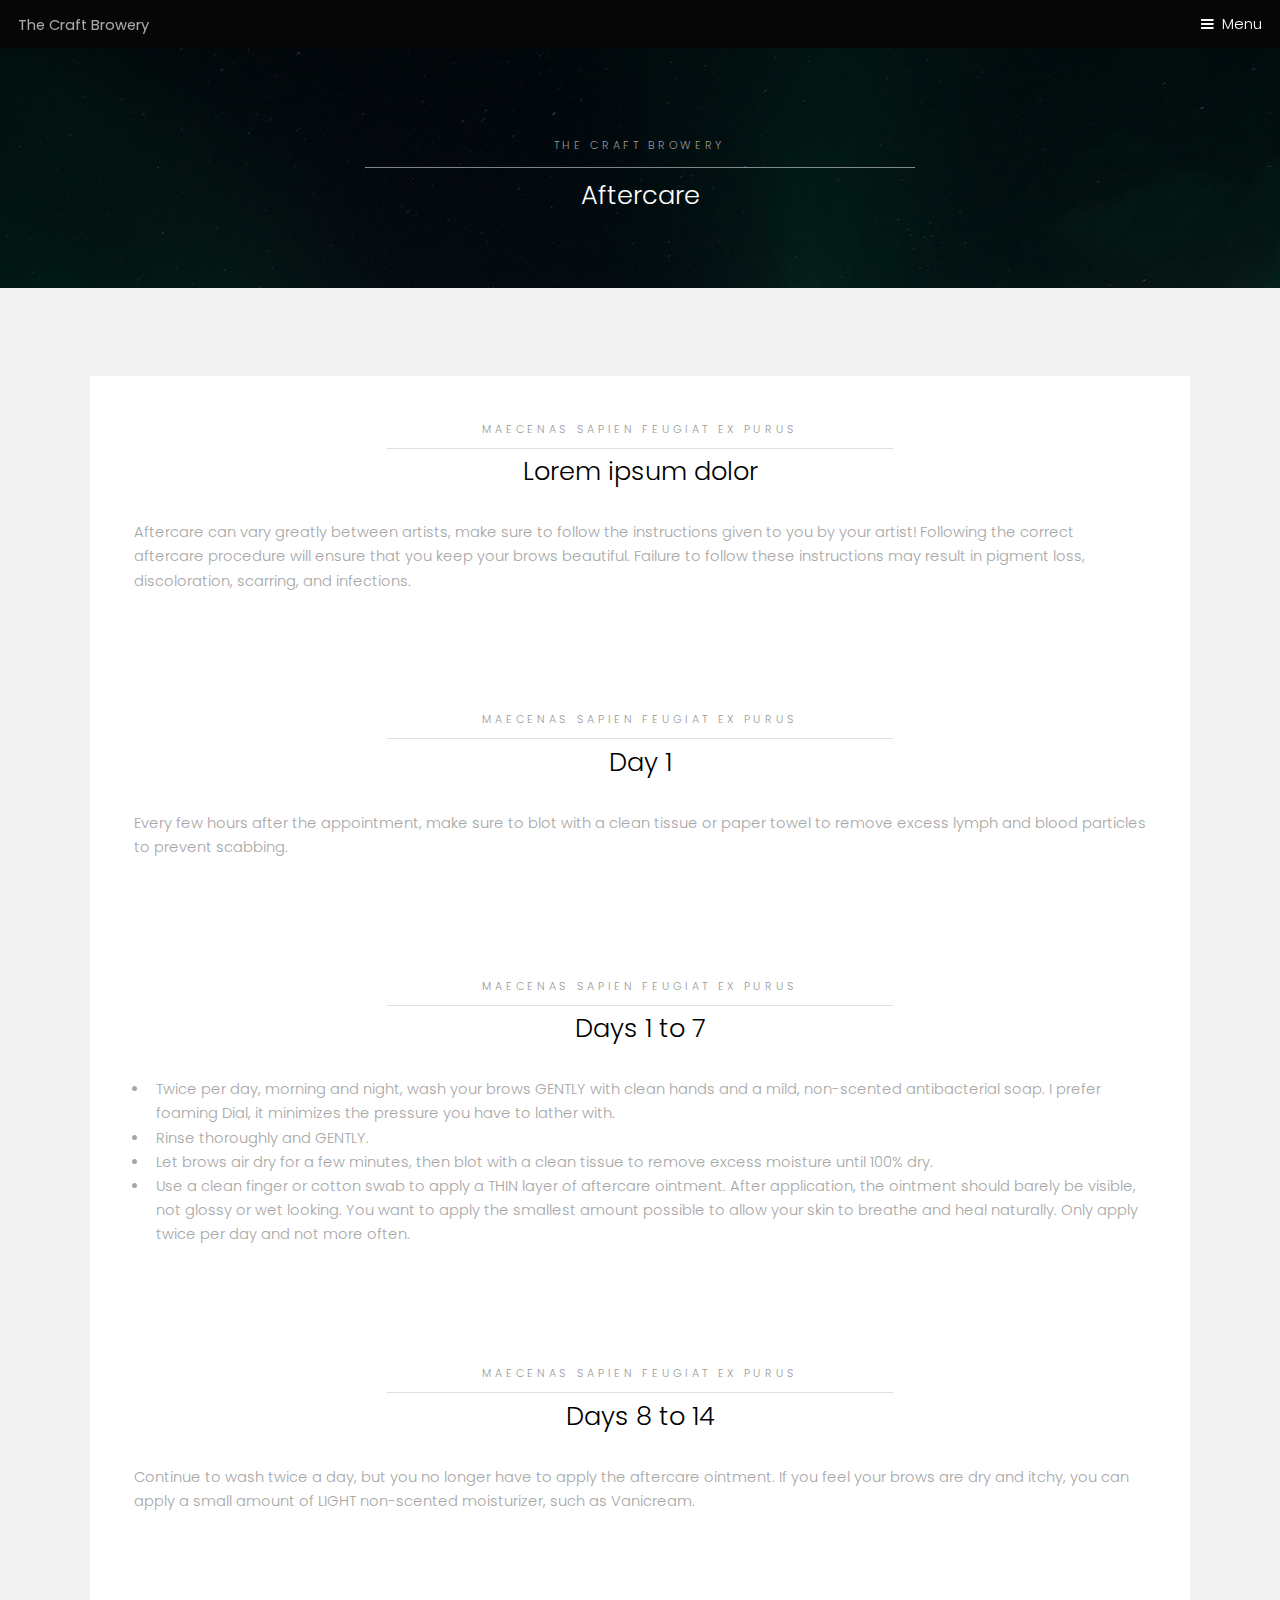
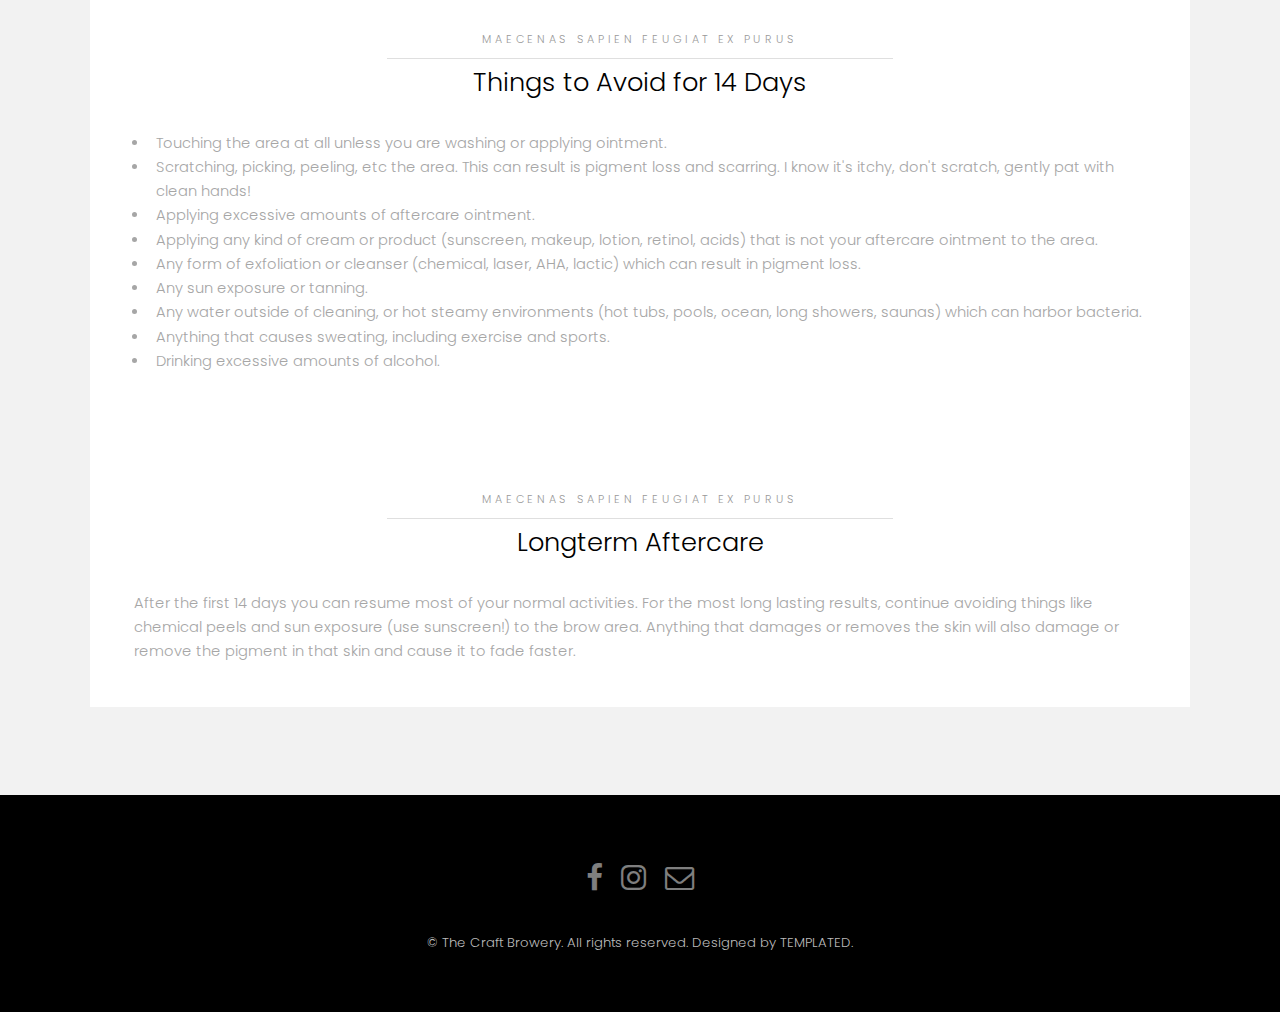
==== aftercare.html @ ef8c1431 "add aftercare" ====
<!DOCTYPE HTML>
<!--
	Hielo by TEMPLATED
	templated.co @templatedco
	Released for free under the Creative Commons Attribution 3.0 license (templated.co/license)
-->
<html>
<head>
    <title>The Craft Browery</title>
    <meta charset="utf-8" />
    <meta name="viewport" content="width=device-width, initial-scale=1" />
    <link rel="stylesheet" href="assets/css/main.css" />
</head>
<body class="subpage">

<!-- Header -->
<header id="header">
    <div class="logo"><a href="index.html"><span>The Craft Browery</span></a></div>
    <a href="#menu">Menu</a>
</header>

<!-- Nav -->
<nav id="menu">
    <ul class="links">
        <li><a href="index.html">Home</a></li>
        <li><a href="services.html">Services</a></li>
        <li><a href="process.html">The Process</a></li>
        <li><a href="aftercare.html">Aftercare</a></li>
        <li><a href="faq.html">FAQs</a></li>
    </ul>
</nav>

<!-- One -->
<section id="One" class="wrapper style3">
    <div class="inner">
        <header class="align-center">
            <p>The Craft Browery</p>
            <h2>Aftercare</h2>
        </header>
    </div>
</section>

<!-- Two -->
<section id="two" class="wrapper style2">
    <div class="inner">
        <div class="box">
            <div class="content">
                <header class="align-center">
                    <p>maecenas sapien feugiat ex purus</p>
                    <h2>Lorem ipsum dolor</h2>
                </header>
                <p>
                    Aftercare can vary greatly between artists, make sure to follow the instructions given to you by your artist! Following
                    the correct aftercare procedure will ensure that you keep your brows beautiful. Failure to follow these instructions may
                    result in pigment loss, discoloration, scarring, and infections.
                </p>
            </div>
            <div class="content">
                <header class="align-center">
                    <p>maecenas sapien feugiat ex purus</p>
                    <h2>Day 1</h2>
                </header>
                <p>
                    Every few hours after the appointment, make sure to blot with a clean tissue or paper towel to remove
                    excess lymph and blood particles to prevent scabbing.
                </p>
            </div>
            <div class="content">
                <header class="align-center">
                    <p>maecenas sapien feugiat ex purus</p>
                    <h2>Days 1 to 7</h2>
                </header>
                <ul>
                    <li>
                        Twice per day, morning and night, wash your brows GENTLY with clean hands and a mild, non-scented antibacterial soap.
                        I prefer foaming Dial, it minimizes the pressure you have to lather with.
                    </li>
                    <li>
                        Rinse thoroughly and GENTLY.
                    </li>
                    <li>
                        Let brows air dry for a few minutes, then blot with a clean tissue to remove excess moisture until 100% dry.
                    </li>
                    <li>
                        Use a clean finger or cotton swab to apply a THIN layer of aftercare ointment. After application, the ointment
                        should barely be visible, not glossy or wet looking. You want to apply the smallest amount possible to allow your
                        skin to breathe and heal naturally. Only apply twice per day and not more often.
                    </li>
                </ul>
            </div>
            <div class="content">
                <header class="align-center">
                    <p>maecenas sapien feugiat ex purus</p>
                    <h2>Days 8 to 14</h2>
                </header>
                <p>
                    Continue to wash twice a day, but you no longer have to apply the aftercare ointment. If you feel your
                    brows are dry and itchy, you can apply a small amount of LIGHT non-scented moisturizer, such as Vanicream.
                </p>
            </div>
            <div class="content">
                <header class="align-center">
                    <p>maecenas sapien feugiat ex purus</p>
                    <h2>Things to Avoid for 14 Days</h2>
                </header>
                <ul>
                    <li>
                        Touching the area at all unless you are washing or applying ointment.
                    </li>
                    <li>
                        Scratching, picking, peeling, etc the area. This can result is pigment loss and scarring.
                        I know it's itchy, don't scratch, gently pat with clean hands!
                    </li>
                    <li>
                        Applying excessive amounts of aftercare ointment.
                    </li>
                    <li>
                        Applying any kind of cream or product (sunscreen, makeup, lotion, retinol, acids) that is not your aftercare ointment to the area.
                    </li>
                    <li>
                        Any form of exfoliation or cleanser (chemical, laser, AHA, lactic) which can result in pigment loss.
                    </li>
                    <li>
                        Any sun exposure or tanning.
                    </li>
                    <li>
                        Any water outside of cleaning, or hot steamy environments (hot tubs, pools, ocean, long showers, saunas) which can harbor bacteria.
                    </li>
                    <li>
                        Anything that causes sweating, including exercise and sports.
                    </li>
                    <li>
                        Drinking excessive amounts of alcohol.
                    </li>
                </ul>
            </div>
            <div class="content">
                <header class="align-center">
                    <p>maecenas sapien feugiat ex purus</p>
                    <h2>Longterm Aftercare</h2>
                </header>
                <p>
                    After the first 14 days you can resume most of your normal activities. For the most long lasting results,
                    continue avoiding things like chemical peels and sun exposure (use sunscreen!) to the brow area. Anything that damages
                    or removes the skin will also damage or remove the pigment in that skin and cause it to fade faster.
                </p>
            </div>
        </div>
    </div>
</section>

<!-- Footer -->
<footer id="footer">
    <div class="container">
        <ul class="icons">
            <li><a href="https://facebook.com/thecraftbrowery" class="icon fa-facebook"><span class="label">Facebook</span></a></li>
            <li><a href="http://instagram.com/_u/thecraftbrowery/" class="icon fa-instagram"><span class="label">Instagram</span></a></li>
            <li><a href="mailto:thecraftbrowery@gmail.com" class="icon fa-envelope-o"><span class="label">Email</span></a></li>
        </ul>
    </div>
    <div class="copyright">
        &copy; The Craft Browery. All rights reserved. Designed by TEMPLATED.
    </div>
</footer>

<!-- Scripts -->
<script src="assets/js/jquery.min.js"></script>
<script src="assets/js/jquery.scrollex.min.js"></script>
<script src="assets/js/skel.min.js"></script>
<script src="assets/js/util.js"></script>
<script src="assets/js/main.js"></script>

</body>
</html>
---- assets/css/main.css ----
@charset "UTF-8";
@import url(font-awesome.min.css);
@import url("https://fonts.googleapis.com/css?family=Poppins:300,400,500,600,700");

/*
	Hielo by TEMPLATED
	templated.co @templatedco
	Released for free under the Creative Commons Attribution 3.0 license (templated.co/license)
*/

/* Reset */

	html, body, div, span, applet, object, iframe, h1, h2, h3, h4, h5, h6, p, blockquote, pre, a, abbr, acronym, address, big, cite, code, del, dfn, em, img, ins, kbd, q, s, samp, small, strike, strong, sub, sup, tt, var, b, u, i, center, dl, dt, dd, ol, ul, li, fieldset, form, label, legend, table, caption, tbody, tfoot, thead, tr, th, td, article, aside, canvas, details, embed, figure, figcaption, footer, header, hgroup, menu, nav, output, ruby, section, summary, time, mark, audio, video {
		margin: 0;
		padding: 0;
		border: 0;
		font-size: 100%;
		font: inherit;
		vertical-align: baseline;
	}

	article, aside, details, figcaption, figure, footer, header, hgroup, menu, nav, section {
		display: block;
	}

	body {
		line-height: 1;
	}

	ol, ul {
		list-style: none;
	}

	blockquote, q {
		quotes: none;
	}

	blockquote:before, blockquote:after, q:before, q:after {
		content: '';
		content: none;
	}

	table {
		border-collapse: collapse;
		border-spacing: 0;
	}

	body {
		-webkit-text-size-adjust: none;
	}

/* Box Model */

	*, *:before, *:after {
		-moz-box-sizing: border-box;
		-webkit-box-sizing: border-box;
		box-sizing: border-box;
	}

/* Containers */

	.container {
		margin-left: auto;
		margin-right: auto;
	}

	.container.\31 25\25 {
		width: 100%;
		max-width: 100rem;
		min-width: 80rem;
	}

	.container.\37 5\25 {
		width: 60rem;
	}

	.container.\35 0\25 {
		width: 40rem;
	}

	.container.\32 5\25 {
		width: 20rem;
	}

	.container {
		width: 80rem;
	}

	@media screen and (max-width: 1680px) {

		.container.\31 25\25 {
			width: 100%;
			max-width: 100rem;
			min-width: 80rem;
		}

		.container.\37 5\25 {
			width: 60rem;
		}

		.container.\35 0\25 {
			width: 40rem;
		}

		.container.\32 5\25 {
			width: 20rem;
		}

		.container {
			width: 80rem;
		}

	}

	@media screen and (max-width: 1280px) {

		.container.\31 25\25 {
			width: 100%;
			max-width: 81.25rem;
			min-width: 65rem;
		}

		.container.\37 5\25 {
			width: 48.75rem;
		}

		.container.\35 0\25 {
			width: 32.5rem;
		}

		.container.\32 5\25 {
			width: 16.25rem;
		}

		.container {
			width: 65rem;
		}

	}

	@media screen and (max-width: 980px) {

		.container.\31 25\25 {
			width: 100%;
			max-width: 112.5%;
			min-width: 90%;
		}

		.container.\37 5\25 {
			width: 67.5%;
		}

		.container.\35 0\25 {
			width: 45%;
		}

		.container.\32 5\25 {
			width: 22.5%;
		}

		.container {
			width: 90%;
		}

	}

	@media screen and (max-width: 736px) {

		.container.\31 25\25 {
			width: 100%;
			max-width: 112.5%;
			min-width: 90%;
		}

		.container.\37 5\25 {
			width: 67.5%;
		}

		.container.\35 0\25 {
			width: 45%;
		}

		.container.\32 5\25 {
			width: 22.5%;
		}

		.container {
			width: 90% !important;
		}

	}

	@media screen and (max-width: 480px) {

		.container.\31 25\25 {
			width: 100%;
			max-width: 112.5%;
			min-width: 90%;
		}

		.container.\37 5\25 {
			width: 67.5%;
		}

		.container.\35 0\25 {
			width: 45%;
		}

		.container.\32 5\25 {
			width: 22.5%;
		}

		.container {
			width: 90% !important;
		}

	}

/* Grid */

	.row {
		border-bottom: solid 1px transparent;
		-moz-box-sizing: border-box;
		-webkit-box-sizing: border-box;
		box-sizing: border-box;
	}

	.row > * {
		float: left;
		-moz-box-sizing: border-box;
		-webkit-box-sizing: border-box;
		box-sizing: border-box;
	}

	.row:after, .row:before {
		content: '';
		display: block;
		clear: both;
		height: 0;
	}

	.row.uniform > * > :first-child {
		margin-top: 0;
	}

	.row.uniform > * > :last-child {
		margin-bottom: 0;
	}

	.row.\30 \25 > * {
		padding: 0 0 0 0rem;
	}

	.row.\30 \25 {
		margin: 0 0 -1px 0rem;
	}

	.row.uniform.\30 \25 > * {
		padding: 0rem 0 0 0rem;
	}

	.row.uniform.\30 \25 {
		margin: 0rem 0 -1px 0rem;
	}

	.row > * {
		padding: 0 0 0 2rem;
	}

	.row {
		margin: 0 0 -1px -2rem;
	}

	.row.uniform > * {
		padding: 2rem 0 0 2rem;
	}

	.row.uniform {
		margin: -2rem 0 -1px -2rem;
	}

	.row.\32 00\25 > * {
		padding: 0 0 0 4rem;
	}

	.row.\32 00\25 {
		margin: 0 0 -1px -4rem;
	}

	.row.uniform.\32 00\25 > * {
		padding: 4rem 0 0 4rem;
	}

	.row.uniform.\32 00\25 {
		margin: -4rem 0 -1px -4rem;
	}

	.row.\31 50\25 > * {
		padding: 0 0 0 3rem;
	}

	.row.\31 50\25 {
		margin: 0 0 -1px -3rem;
	}

	.row.uniform.\31 50\25 > * {
		padding: 3rem 0 0 3rem;
	}

	.row.uniform.\31 50\25 {
		margin: -3rem 0 -1px -3rem;
	}

	.row.\35 0\25 > * {
		padding: 0 0 0 1rem;
	}

	.row.\35 0\25 {
		margin: 0 0 -1px -1rem;
	}

	.row.uniform.\35 0\25 > * {
		padding: 1rem 0 0 1rem;
	}

	.row.uniform.\35 0\25 {
		margin: -1rem 0 -1px -1rem;
	}

	.row.\32 5\25 > * {
		padding: 0 0 0 0.5rem;
	}

	.row.\32 5\25 {
		margin: 0 0 -1px -0.5rem;
	}

	.row.uniform.\32 5\25 > * {
		padding: 0.5rem 0 0 0.5rem;
	}

	.row.uniform.\32 5\25 {
		margin: -0.5rem 0 -1px -0.5rem;
	}

	.\31 2u, .\31 2u\24 {
		width: 100%;
		clear: none;
		margin-left: 0;
	}

	.\31 1u, .\31 1u\24 {
		width: 91.6666666667%;
		clear: none;
		margin-left: 0;
	}

	.\31 0u, .\31 0u\24 {
		width: 83.3333333333%;
		clear: none;
		margin-left: 0;
	}

	.\39 u, .\39 u\24 {
		width: 75%;
		clear: none;
		margin-left: 0;
	}

	.\38 u, .\38 u\24 {
		width: 66.6666666667%;
		clear: none;
		margin-left: 0;
	}

	.\37 u, .\37 u\24 {
		width: 58.3333333333%;
		clear: none;
		margin-left: 0;
	}

	.\36 u, .\36 u\24 {
		width: 50%;
		clear: none;
		margin-left: 0;
	}

	.\35 u, .\35 u\24 {
		width: 41.6666666667%;
		clear: none;
		margin-left: 0;
	}

	.\34 u, .\34 u\24 {
		width: 33.3333333333%;
		clear: none;
		margin-left: 0;
	}

	.\33 u, .\33 u\24 {
		width: 25%;
		clear: none;
		margin-left: 0;
	}

	.\32 u, .\32 u\24 {
		width: 16.6666666667%;
		clear: none;
		margin-left: 0;
	}

	.\31 u, .\31 u\24 {
		width: 8.3333333333%;
		clear: none;
		margin-left: 0;
	}

	.\31 2u\24 + *,
	.\31 1u\24 + *,
	.\31 0u\24 + *,
	.\39 u\24 + *,
	.\38 u\24 + *,
	.\37 u\24 + *,
	.\36 u\24 + *,
	.\35 u\24 + *,
	.\34 u\24 + *,
	.\33 u\24 + *,
	.\32 u\24 + *,
	.\31 u\24 + * {
		clear: left;
	}

	.\-11u {
		margin-left: 91.66667%;
	}

	.\-10u {
		margin-left: 83.33333%;
	}

	.\-9u {
		margin-left: 75%;
	}

	.\-8u {
		margin-left: 66.66667%;
	}

	.\-7u {
		margin-left: 58.33333%;
	}

	.\-6u {
		margin-left: 50%;
	}

	.\-5u {
		margin-left: 41.66667%;
	}

	.\-4u {
		margin-left: 33.33333%;
	}

	.\-3u {
		margin-left: 25%;
	}

	.\-2u {
		margin-left: 16.66667%;
	}

	.\-1u {
		margin-left: 8.33333%;
	}

	@media screen and (max-width: 1680px) {

		.row > * {
			padding: 0 0 0 2rem;
		}

		.row {
			margin: 0 0 -1px -2rem;
		}

		.row.uniform > * {
			padding: 2rem 0 0 2rem;
		}

		.row.uniform {
			margin: -2rem 0 -1px -2rem;
		}

		.row.\32 00\25 > * {
			padding: 0 0 0 4rem;
		}

		.row.\32 00\25 {
			margin: 0 0 -1px -4rem;
		}

		.row.uniform.\32 00\25 > * {
			padding: 4rem 0 0 4rem;
		}

		.row.uniform.\32 00\25 {
			margin: -4rem 0 -1px -4rem;
		}

		.row.\31 50\25 > * {
			padding: 0 0 0 3rem;
		}

		.row.\31 50\25 {
			margin: 0 0 -1px -3rem;
		}

		.row.uniform.\31 50\25 > * {
			padding: 3rem 0 0 3rem;
		}

		.row.uniform.\31 50\25 {
			margin: -3rem 0 -1px -3rem;
		}

		.row.\35 0\25 > * {
			padding: 0 0 0 1rem;
		}

		.row.\35 0\25 {
			margin: 0 0 -1px -1rem;
		}

		.row.uniform.\35 0\25 > * {
			padding: 1rem 0 0 1rem;
		}

		.row.uniform.\35 0\25 {
			margin: -1rem 0 -1px -1rem;
		}

		.row.\32 5\25 > * {
			padding: 0 0 0 0.5rem;
		}

		.row.\32 5\25 {
			margin: 0 0 -1px -0.5rem;
		}

		.row.uniform.\32 5\25 > * {
			padding: 0.5rem 0 0 0.5rem;
		}

		.row.uniform.\32 5\25 {
			margin: -0.5rem 0 -1px -0.5rem;
		}

		.\31 2u\28xlarge\29, .\31 2u\24\28xlarge\29 {
			width: 100%;
			clear: none;
			margin-left: 0;
		}

		.\31 1u\28xlarge\29, .\31 1u\24\28xlarge\29 {
			width: 91.6666666667%;
			clear: none;
			margin-left: 0;
		}

		.\31 0u\28xlarge\29, .\31 0u\24\28xlarge\29 {
			width: 83.3333333333%;
			clear: none;
			margin-left: 0;
		}

		.\39 u\28xlarge\29, .\39 u\24\28xlarge\29 {
			width: 75%;
			clear: none;
			margin-left: 0;
		}

		.\38 u\28xlarge\29, .\38 u\24\28xlarge\29 {
			width: 66.6666666667%;
			clear: none;
			margin-left: 0;
		}

		.\37 u\28xlarge\29, .\37 u\24\28xlarge\29 {
			width: 58.3333333333%;
			clear: none;
			margin-left: 0;
		}

		.\36 u\28xlarge\29, .\36 u\24\28xlarge\29 {
			width: 50%;
			clear: none;
			margin-left: 0;
		}

		.\35 u\28xlarge\29, .\35 u\24\28xlarge\29 {
			width: 41.6666666667%;
			clear: none;
			margin-left: 0;
		}

		.\34 u\28xlarge\29, .\34 u\24\28xlarge\29 {
			width: 33.3333333333%;
			clear: none;
			margin-left: 0;
		}

		.\33 u\28xlarge\29, .\33 u\24\28xlarge\29 {
			width: 25%;
			clear: none;
			margin-left: 0;
		}

		.\32 u\28xlarge\29, .\32 u\24\28xlarge\29 {
			width: 16.6666666667%;
			clear: none;
			margin-left: 0;
		}

		.\31 u\28xlarge\29, .\31 u\24\28xlarge\29 {
			width: 8.3333333333%;
			clear: none;
			margin-left: 0;
		}

		.\31 2u\24\28xlarge\29 + *,
		.\31 1u\24\28xlarge\29 + *,
		.\31 0u\24\28xlarge\29 + *,
		.\39 u\24\28xlarge\29 + *,
		.\38 u\24\28xlarge\29 + *,
		.\37 u\24\28xlarge\29 + *,
		.\36 u\24\28xlarge\29 + *,
		.\35 u\24\28xlarge\29 + *,
		.\34 u\24\28xlarge\29 + *,
		.\33 u\24\28xlarge\29 + *,
		.\32 u\24\28xlarge\29 + *,
		.\31 u\24\28xlarge\29 + * {
			clear: left;
		}

		.\-11u\28xlarge\29 {
			margin-left: 91.66667%;
		}

		.\-10u\28xlarge\29 {
			margin-left: 83.33333%;
		}

		.\-9u\28xlarge\29 {
			margin-left: 75%;
		}

		.\-8u\28xlarge\29 {
			margin-left: 66.66667%;
		}

		.\-7u\28xlarge\29 {
			margin-left: 58.33333%;
		}

		.\-6u\28xlarge\29 {
			margin-left: 50%;
		}

		.\-5u\28xlarge\29 {
			margin-left: 41.66667%;
		}

		.\-4u\28xlarge\29 {
			margin-left: 33.33333%;
		}

		.\-3u\28xlarge\29 {
			margin-left: 25%;
		}

		.\-2u\28xlarge\29 {
			margin-left: 16.66667%;
		}

		.\-1u\28xlarge\29 {
			margin-left: 8.33333%;
		}

	}

	@media screen and (max-width: 1280px) {

		.row > * {
			padding: 0 0 0 1.5rem;
		}

		.row {
			margin: 0 0 -1px -1.5rem;
		}

		.row.uniform > * {
			padding: 1.5rem 0 0 1.5rem;
		}

		.row.uniform {
			margin: -1.5rem 0 -1px -1.5rem;
		}

		.row.\32 00\25 > * {
			padding: 0 0 0 3rem;
		}

		.row.\32 00\25 {
			margin: 0 0 -1px -3rem;
		}

		.row.uniform.\32 00\25 > * {
			padding: 3rem 0 0 3rem;
		}

		.row.uniform.\32 00\25 {
			margin: -3rem 0 -1px -3rem;
		}

		.row.\31 50\25 > * {
			padding: 0 0 0 2.25rem;
		}

		.row.\31 50\25 {
			margin: 0 0 -1px -2.25rem;
		}

		.row.uniform.\31 50\25 > * {
			padding: 2.25rem 0 0 2.25rem;
		}

		.row.uniform.\31 50\25 {
			margin: -2.25rem 0 -1px -2.25rem;
		}

		.row.\35 0\25 > * {
			padding: 0 0 0 0.75rem;
		}

		.row.\35 0\25 {
			margin: 0 0 -1px -0.75rem;
		}

		.row.uniform.\35 0\25 > * {
			padding: 0.75rem 0 0 0.75rem;
		}

		.row.uniform.\35 0\25 {
			margin: -0.75rem 0 -1px -0.75rem;
		}

		.row.\32 5\25 > * {
			padding: 0 0 0 0.375rem;
		}

		.row.\32 5\25 {
			margin: 0 0 -1px -0.375rem;
		}

		.row.uniform.\32 5\25 > * {
			padding: 0.375rem 0 0 0.375rem;
		}

		.row.uniform.\32 5\25 {
			margin: -0.375rem 0 -1px -0.375rem;
		}

		.\31 2u\28large\29, .\31 2u\24\28large\29 {
			width: 100%;
			clear: none;
			margin-left: 0;
		}

		.\31 1u\28large\29, .\31 1u\24\28large\29 {
			width: 91.6666666667%;
			clear: none;
			margin-left: 0;
		}

		.\31 0u\28large\29, .\31 0u\24\28large\29 {
			width: 83.3333333333%;
			clear: none;
			margin-left: 0;
		}

		.\39 u\28large\29, .\39 u\24\28large\29 {
			width: 75%;
			clear: none;
			margin-left: 0;
		}

		.\38 u\28large\29, .\38 u\24\28large\29 {
			width: 66.6666666667%;
			clear: none;
			margin-left: 0;
		}

		.\37 u\28large\29, .\37 u\24\28large\29 {
			width: 58.3333333333%;
			clear: none;
			margin-left: 0;
		}

		.\36 u\28large\29, .\36 u\24\28large\29 {
			width: 50%;
			clear: none;
			margin-left: 0;
		}

		.\35 u\28large\29, .\35 u\24\28large\29 {
			width: 41.6666666667%;
			clear: none;
			margin-left: 0;
		}

		.\34 u\28large\29, .\34 u\24\28large\29 {
			width: 33.3333333333%;
			clear: none;
			margin-left: 0;
		}

		.\33 u\28large\29, .\33 u\24\28large\29 {
			width: 25%;
			clear: none;
			margin-left: 0;
		}

		.\32 u\28large\29, .\32 u\24\28large\29 {
			width: 16.6666666667%;
			clear: none;
			margin-left: 0;
		}

		.\31 u\28large\29, .\31 u\24\28large\29 {
			width: 8.3333333333%;
			clear: none;
			margin-left: 0;
		}

		.\31 2u\24\28large\29 + *,
		.\31 1u\24\28large\29 + *,
		.\31 0u\24\28large\29 + *,
		.\39 u\24\28large\29 + *,
		.\38 u\24\28large\29 + *,
		.\37 u\24\28large\29 + *,
		.\36 u\24\28large\29 + *,
		.\35 u\24\28large\29 + *,
		.\34 u\24\28large\29 + *,
		.\33 u\24\28large\29 + *,
		.\32 u\24\28large\29 + *,
		.\31 u\24\28large\29 + * {
			clear: left;
		}

		.\-11u\28large\29 {
			margin-left: 91.66667%;
		}

		.\-10u\28large\29 {
			margin-left: 83.33333%;
		}

		.\-9u\28large\29 {
			margin-left: 75%;
		}

		.\-8u\28large\29 {
			margin-left: 66.66667%;
		}

		.\-7u\28large\29 {
			margin-left: 58.33333%;
		}

		.\-6u\28large\29 {
			margin-left: 50%;
		}

		.\-5u\28large\29 {
			margin-left: 41.66667%;
		}

		.\-4u\28large\29 {
			margin-left: 33.33333%;
		}

		.\-3u\28large\29 {
			margin-left: 25%;
		}

		.\-2u\28large\29 {
			margin-left: 16.66667%;
		}

		.\-1u\28large\29 {
			margin-left: 8.33333%;
		}

	}

	@media screen and (max-width: 980px) {

		.row > * {
			padding: 0 0 0 1.5rem;
		}

		.row {
			margin: 0 0 -1px -1.5rem;
		}

		.row.uniform > * {
			padding: 1.5rem 0 0 1.5rem;
		}

		.row.uniform {
			margin: -1.5rem 0 -1px -1.5rem;
		}

		.row.\32 00\25 > * {
			padding: 0 0 0 3rem;
		}

		.row.\32 00\25 {
			margin: 0 0 -1px -3rem;
		}

		.row.uniform.\32 00\25 > * {
			padding: 3rem 0 0 3rem;
		}

		.row.uniform.\32 00\25 {
			margin: -3rem 0 -1px -3rem;
		}

		.row.\31 50\25 > * {
			padding: 0 0 0 2.25rem;
		}

		.row.\31 50\25 {
			margin: 0 0 -1px -2.25rem;
		}

		.row.uniform.\31 50\25 > * {
			padding: 2.25rem 0 0 2.25rem;
		}

		.row.uniform.\31 50\25 {
			margin: -2.25rem 0 -1px -2.25rem;
		}

		.row.\35 0\25 > * {
			padding: 0 0 0 0.75rem;
		}

		.row.\35 0\25 {
			margin: 0 0 -1px -0.75rem;
		}

		.row.uniform.\35 0\25 > * {
			padding: 0.75rem 0 0 0.75rem;
		}

		.row.uniform.\35 0\25 {
			margin: -0.75rem 0 -1px -0.75rem;
		}

		.row.\32 5\25 > * {
			padding: 0 0 0 0.375rem;
		}

		.row.\32 5\25 {
			margin: 0 0 -1px -0.375rem;
		}

		.row.uniform.\32 5\25 > * {
			padding: 0.375rem 0 0 0.375rem;
		}

		.row.uniform.\32 5\25 {
			margin: -0.375rem 0 -1px -0.375rem;
		}

		.\31 2u\28medium\29, .\31 2u\24\28medium\29 {
			width: 100%;
			clear: none;
			margin-left: 0;
		}

		.\31 1u\28medium\29, .\31 1u\24\28medium\29 {
			width: 91.6666666667%;
			clear: none;
			margin-left: 0;
		}

		.\31 0u\28medium\29, .\31 0u\24\28medium\29 {
			width: 83.3333333333%;
			clear: none;
			margin-left: 0;
		}

		.\39 u\28medium\29, .\39 u\24\28medium\29 {
			width: 75%;
			clear: none;
			margin-left: 0;
		}

		.\38 u\28medium\29, .\38 u\24\28medium\29 {
			width: 66.6666666667%;
			clear: none;
			margin-left: 0;
		}

		.\37 u\28medium\29, .\37 u\24\28medium\29 {
			width: 58.3333333333%;
			clear: none;
			margin-left: 0;
		}

		.\36 u\28medium\29, .\36 u\24\28medium\29 {
			width: 50%;
			clear: none;
			margin-left: 0;
		}

		.\35 u\28medium\29, .\35 u\24\28medium\29 {
			width: 41.6666666667%;
			clear: none;
			margin-left: 0;
		}

		.\34 u\28medium\29, .\34 u\24\28medium\29 {
			width: 33.3333333333%;
			clear: none;
			margin-left: 0;
		}

		.\33 u\28medium\29, .\33 u\24\28medium\29 {
			width: 25%;
			clear: none;
			margin-left: 0;
		}

		.\32 u\28medium\29, .\32 u\24\28medium\29 {
			width: 16.6666666667%;
			clear: none;
			margin-left: 0;
		}

		.\31 u\28medium\29, .\31 u\24\28medium\29 {
			width: 8.3333333333%;
			clear: none;
			margin-left: 0;
		}

		.\31 2u\24\28medium\29 + *,
		.\31 1u\24\28medium\29 + *,
		.\31 0u\24\28medium\29 + *,
		.\39 u\24\28medium\29 + *,
		.\38 u\24\28medium\29 + *,
		.\37 u\24\28medium\29 + *,
		.\36 u\24\28medium\29 + *,
		.\35 u\24\28medium\29 + *,
		.\34 u\24\28medium\29 + *,
		.\33 u\24\28medium\29 + *,
		.\32 u\24\28medium\29 + *,
		.\31 u\24\28medium\29 + * {
			clear: left;
		}

		.\-11u\28medium\29 {
			margin-left: 91.66667%;
		}

		.\-10u\28medium\29 {
			margin-left: 83.33333%;
		}

		.\-9u\28medium\29 {
			margin-left: 75%;
		}

		.\-8u\28medium\29 {
			margin-left: 66.66667%;
		}

		.\-7u\28medium\29 {
			margin-left: 58.33333%;
		}

		.\-6u\28medium\29 {
			margin-left: 50%;
		}

		.\-5u\28medium\29 {
			margin-left: 41.66667%;
		}

		.\-4u\28medium\29 {
			margin-left: 33.33333%;
		}

		.\-3u\28medium\29 {
			margin-left: 25%;
		}

		.\-2u\28medium\29 {
			margin-left: 16.66667%;
		}

		.\-1u\28medium\29 {
			margin-left: 8.33333%;
		}

	}

	@media screen and (max-width: 736px) {

		.row > * {
			padding: 0 0 0 1.25rem;
		}

		.row {
			margin: 0 0 -1px -1.25rem;
		}

		.row.uniform > * {
			padding: 1.25rem 0 0 1.25rem;
		}

		.row.uniform {
			margin: -1.25rem 0 -1px -1.25rem;
		}

		.row.\32 00\25 > * {
			padding: 0 0 0 2.5rem;
		}

		.row.\32 00\25 {
			margin: 0 0 -1px -2.5rem;
		}

		.row.uniform.\32 00\25 > * {
			padding: 2.5rem 0 0 2.5rem;
		}

		.row.uniform.\32 00\25 {
			margin: -2.5rem 0 -1px -2.5rem;
		}

		.row.\31 50\25 > * {
			padding: 0 0 0 1.875rem;
		}

		.row.\31 50\25 {
			margin: 0 0 -1px -1.875rem;
		}

		.row.uniform.\31 50\25 > * {
			padding: 1.875rem 0 0 1.875rem;
		}

		.row.uniform.\31 50\25 {
			margin: -1.875rem 0 -1px -1.875rem;
		}

		.row.\35 0\25 > * {
			padding: 0 0 0 0.625rem;
		}

		.row.\35 0\25 {
			margin: 0 0 -1px -0.625rem;
		}

		.row.uniform.\35 0\25 > * {
			padding: 0.625rem 0 0 0.625rem;
		}

		.row.uniform.\35 0\25 {
			margin: -0.625rem 0 -1px -0.625rem;
		}

		.row.\32 5\25 > * {
			padding: 0 0 0 0.3125rem;
		}

		.row.\32 5\25 {
			margin: 0 0 -1px -0.3125rem;
		}

		.row.uniform.\32 5\25 > * {
			padding: 0.3125rem 0 0 0.3125rem;
		}

		.row.uniform.\32 5\25 {
			margin: -0.3125rem 0 -1px -0.3125rem;
		}

		.\31 2u\28small\29, .\31 2u\24\28small\29 {
			width: 100%;
			clear: none;
			margin-left: 0;
		}

		.\31 1u\28small\29, .\31 1u\24\28small\29 {
			width: 91.6666666667%;
			clear: none;
			margin-left: 0;
		}

		.\31 0u\28small\29, .\31 0u\24\28small\29 {
			width: 83.3333333333%;
			clear: none;
			margin-left: 0;
		}

		.\39 u\28small\29, .\39 u\24\28small\29 {
			width: 75%;
			clear: none;
			margin-left: 0;
		}

		.\38 u\28small\29, .\38 u\24\28small\29 {
			width: 66.6666666667%;
			clear: none;
			margin-left: 0;
		}

		.\37 u\28small\29, .\37 u\24\28small\29 {
			width: 58.3333333333%;
			clear: none;
			margin-left: 0;
		}

		.\36 u\28small\29, .\36 u\24\28small\29 {
			width: 50%;
			clear: none;
			margin-left: 0;
		}

		.\35 u\28small\29, .\35 u\24\28small\29 {
			width: 41.6666666667%;
			clear: none;
			margin-left: 0;
		}

		.\34 u\28small\29, .\34 u\24\28small\29 {
			width: 33.3333333333%;
			clear: none;
			margin-left: 0;
		}

		.\33 u\28small\29, .\33 u\24\28small\29 {
			width: 25%;
			clear: none;
			margin-left: 0;
		}

		.\32 u\28small\29, .\32 u\24\28small\29 {
			width: 16.6666666667%;
			clear: none;
			margin-left: 0;
		}

		.\31 u\28small\29, .\31 u\24\28small\29 {
			width: 8.3333333333%;
			clear: none;
			margin-left: 0;
		}

		.\31 2u\24\28small\29 + *,
		.\31 1u\24\28small\29 + *,
		.\31 0u\24\28small\29 + *,
		.\39 u\24\28small\29 + *,
		.\38 u\24\28small\29 + *,
		.\37 u\24\28small\29 + *,
		.\36 u\24\28small\29 + *,
		.\35 u\24\28small\29 + *,
		.\34 u\24\28small\29 + *,
		.\33 u\24\28small\29 + *,
		.\32 u\24\28small\29 + *,
		.\31 u\24\28small\29 + * {
			clear: left;
		}

		.\-11u\28small\29 {
			margin-left: 91.66667%;
		}

		.\-10u\28small\29 {
			margin-left: 83.33333%;
		}

		.\-9u\28small\29 {
			margin-left: 75%;
		}

		.\-8u\28small\29 {
			margin-left: 66.66667%;
		}

		.\-7u\28small\29 {
			margin-left: 58.33333%;
		}

		.\-6u\28small\29 {
			margin-left: 50%;
		}

		.\-5u\28small\29 {
			margin-left: 41.66667%;
		}

		.\-4u\28small\29 {
			margin-left: 33.33333%;
		}

		.\-3u\28small\29 {
			margin-left: 25%;
		}

		.\-2u\28small\29 {
			margin-left: 16.66667%;
		}

		.\-1u\28small\29 {
			margin-left: 8.33333%;
		}

	}

	@media screen and (max-width: 480px) {

		.row > * {
			padding: 0 0 0 1.25rem;
		}

		.row {
			margin: 0 0 -1px -1.25rem;
		}

		.row.uniform > * {
			padding: 1.25rem 0 0 1.25rem;
		}

		.row.uniform {
			margin: -1.25rem 0 -1px -1.25rem;
		}

		.row.\32 00\25 > * {
			padding: 0 0 0 2.5rem;
		}

		.row.\32 00\25 {
			margin: 0 0 -1px -2.5rem;
		}

		.row.uniform.\32 00\25 > * {
			padding: 2.5rem 0 0 2.5rem;
		}

		.row.uniform.\32 00\25 {
			margin: -2.5rem 0 -1px -2.5rem;
		}

		.row.\31 50\25 > * {
			padding: 0 0 0 1.875rem;
		}

		.row.\31 50\25 {
			margin: 0 0 -1px -1.875rem;
		}

		.row.uniform.\31 50\25 > * {
			padding: 1.875rem 0 0 1.875rem;
		}

		.row.uniform.\31 50\25 {
			margin: -1.875rem 0 -1px -1.875rem;
		}

		.row.\35 0\25 > * {
			padding: 0 0 0 0.625rem;
		}

		.row.\35 0\25 {
			margin: 0 0 -1px -0.625rem;
		}

		.row.uniform.\35 0\25 > * {
			padding: 0.625rem 0 0 0.625rem;
		}

		.row.uniform.\35 0\25 {
			margin: -0.625rem 0 -1px -0.625rem;
		}

		.row.\32 5\25 > * {
			padding: 0 0 0 0.3125rem;
		}

		.row.\32 5\25 {
			margin: 0 0 -1px -0.3125rem;
		}

		.row.uniform.\32 5\25 > * {
			padding: 0.3125rem 0 0 0.3125rem;
		}

		.row.uniform.\32 5\25 {
			margin: -0.3125rem 0 -1px -0.3125rem;
		}

		.\31 2u\28xsmall\29, .\31 2u\24\28xsmall\29 {
			width: 100%;
			clear: none;
			margin-left: 0;
		}

		.\31 1u\28xsmall\29, .\31 1u\24\28xsmall\29 {
			width: 91.6666666667%;
			clear: none;
			margin-left: 0;
		}

		.\31 0u\28xsmall\29, .\31 0u\24\28xsmall\29 {
			width: 83.3333333333%;
			clear: none;
			margin-left: 0;
		}

		.\39 u\28xsmall\29, .\39 u\24\28xsmall\29 {
			width: 75%;
			clear: none;
			margin-left: 0;
		}

		.\38 u\28xsmall\29, .\38 u\24\28xsmall\29 {
			width: 66.6666666667%;
			clear: none;
			margin-left: 0;
		}

		.\37 u\28xsmall\29, .\37 u\24\28xsmall\29 {
			width: 58.3333333333%;
			clear: none;
			margin-left: 0;
		}

		.\36 u\28xsmall\29, .\36 u\24\28xsmall\29 {
			width: 50%;
			clear: none;
			margin-left: 0;
		}

		.\35 u\28xsmall\29, .\35 u\24\28xsmall\29 {
			width: 41.6666666667%;
			clear: none;
			margin-left: 0;
		}

		.\34 u\28xsmall\29, .\34 u\24\28xsmall\29 {
			width: 33.3333333333%;
			clear: none;
			margin-left: 0;
		}

		.\33 u\28xsmall\29, .\33 u\24\28xsmall\29 {
			width: 25%;
			clear: none;
			margin-left: 0;
		}

		.\32 u\28xsmall\29, .\32 u\24\28xsmall\29 {
			width: 16.6666666667%;
			clear: none;
			margin-left: 0;
		}

		.\31 u\28xsmall\29, .\31 u\24\28xsmall\29 {
			width: 8.3333333333%;
			clear: none;
			margin-left: 0;
		}

		.\31 2u\24\28xsmall\29 + *,
		.\31 1u\24\28xsmall\29 + *,
		.\31 0u\24\28xsmall\29 + *,
		.\39 u\24\28xsmall\29 + *,
		.\38 u\24\28xsmall\29 + *,
		.\37 u\24\28xsmall\29 + *,
		.\36 u\24\28xsmall\29 + *,
		.\35 u\24\28xsmall\29 + *,
		.\34 u\24\28xsmall\29 + *,
		.\33 u\24\28xsmall\29 + *,
		.\32 u\24\28xsmall\29 + *,
		.\31 u\24\28xsmall\29 + * {
			clear: left;
		}

		.\-11u\28xsmall\29 {
			margin-left: 91.66667%;
		}

		.\-10u\28xsmall\29 {
			margin-left: 83.33333%;
		}

		.\-9u\28xsmall\29 {
			margin-left: 75%;
		}

		.\-8u\28xsmall\29 {
			margin-left: 66.66667%;
		}

		.\-7u\28xsmall\29 {
			margin-left: 58.33333%;
		}

		.\-6u\28xsmall\29 {
			margin-left: 50%;
		}

		.\-5u\28xsmall\29 {
			margin-left: 41.66667%;
		}

		.\-4u\28xsmall\29 {
			margin-left: 33.33333%;
		}

		.\-3u\28xsmall\29 {
			margin-left: 25%;
		}

		.\-2u\28xsmall\29 {
			margin-left: 16.66667%;
		}

		.\-1u\28xsmall\29 {
			margin-left: 8.33333%;
		}

	}

/* Basic */

	@-ms-viewport {
		width: device-width;
	}

	body {
		-ms-overflow-style: scrollbar;
	}

	@media screen and (max-width: 480px) {

		html, body {
			min-width: 320px;
		}

	}

	body {
		background: #fff;
	}

		body.is-loading *, body.is-loading *:before, body.is-loading *:after {
			-moz-animation: none !important;
			-webkit-animation: none !important;
			-ms-animation: none !important;
			animation: none !important;
			-moz-transition: none !important;
			-webkit-transition: none !important;
			-ms-transition: none !important;
			transition: none !important;
		}

/* Type */

	html {
		font-size: 13pt;
	}

		@media screen and (max-width: 1680px) {

			html {
				font-size: 11pt;
			}

		}

		@media screen and (max-width: 1280px) {

			html {
				font-size: 11pt;
			}

		}

		@media screen and (max-width: 980px) {

			html {
				font-size: 12pt;
			}

		}

		@media screen and (max-width: 736px) {

			html {
				font-size: 12pt;
			}

		}

		@media screen and (max-width: 480px) {

			html {
				font-size: 12pt;
			}

		}

	body {
		background-color: #fff;
		color: #444;
	}

	body, input, select, textarea {
		font-family: "Poppins", sans-serif;
		font-weight: 300;
		font-size: 1rem;
		line-height: 1.65;
	}

	a {
		text-decoration: underline;
	}

		a:hover {
			text-decoration: none;
		}

	strong, b {
		font-weight: 600;
	}

	em, i {
		font-style: italic;
	}

	p {
		margin: 0 0 2rem 0;
	}

		p.special {
			text-transform: uppercase;
			font-size: .75rem;
			font-weight: 300;
			margin: 0 0 .5rem 0;
			padding: 0 0 1rem 0;
			letter-spacing: .25rem;
		}

			p.special:after {
				content: '';
				position: absolute;
				margin: auto;
				right: 0;
				bottom: 0;
				left: 0;
				width: 50%;
				height: 1px;
				background-color: rgba(0, 0, 0, 0.125);
			}

	h1, h2, h3, h4, h5, h6 {
		font-weight: 300;
		line-height: 1.5;
		margin: 0 0 1rem 0;
	}

		h1 a, h2 a, h3 a, h4 a, h5 a, h6 a {
			color: inherit;
			text-decoration: none;
		}

	h2 {
		font-size: 1.75rem;
	}

	h3 {
		font-size: 1.35rem;
	}

	h4 {
		font-size: 1.1rem;
	}

	h5 {
		font-size: 0.9rem;
	}

	h6 {
		font-size: 0.7rem;
	}

	sub {
		font-size: 0.8rem;
		position: relative;
		top: 0.5rem;
	}

	sup {
		font-size: 0.8rem;
		position: relative;
		top: -0.5rem;
	}

	blockquote {
		border-left: solid 4px;
		font-style: italic;
		margin: 0 0 2rem 0;
		padding: 0.5rem 0 0.5rem 2rem;
	}

	code {
		border-radius: 2px;
		border: solid 1px;
		font-family: "Courier New", monospace;
		font-size: 0.9rem;
		margin: 0 0.25rem;
		padding: 0.25rem 0.65rem;
	}

	pre {
		-webkit-overflow-scrolling: touch;
		font-family: "Courier New", monospace;
		font-size: 0.9rem;
		margin: 0 0 2rem 0;
	}

		pre code {
			display: block;
			line-height: 1.75;
			padding: 1rem 1.5rem;
			overflow-x: auto;
		}

	hr {
		border: 0;
		border-bottom: solid 1px;
		margin: 2rem 0;
	}

		hr.major {
			margin: 3rem 0;
		}

	.align-left {
		text-align: left;
	}

	.align-center {
		text-align: center;
	}

	.align-right {
		text-align: right;
	}

	input, select, textarea {
		color: #555;
	}

	a {
		color: #8a4680;
	}

	strong, b {
		color: #555;
	}

	h1, h2, h3, h4, h5, h6 {
		color: #555;
	}

	blockquote {
		border-left-color: rgba(144, 144, 144, 0.25);
	}

	code {
		background: rgba(144, 144, 144, 0.075);
		border-color: rgba(144, 144, 144, 0.25);
	}

	hr {
		border-bottom-color: rgba(144, 144, 144, 0.25);
	}

/* Box */

	.box {
		margin-bottom: 2rem;
		background: #FFF;
	}

		.box .image.fit {
			margin: 0;
			border-radius: 0;
		}

			.box .image.fit img {
				border-radius: 0;
			}

		.box header h2 {
			margin-bottom: 2rem;
		}

		.box header p {
			text-transform: uppercase;
			font-size: .75rem;
			font-weight: 300;
			margin: 0 0 .25rem 0;
			padding: 0 0 .75rem 0;
			letter-spacing: .25rem;
		}

			.box header p:after {
				content: '';
				position: absolute;
				margin: auto;
				right: 0;
				bottom: 0;
				left: 0;
				width: 50%;
				height: 1px;
				background-color: rgba(0, 0, 0, 0.125);
			}

		.box .content {
			padding: 3rem;
		}

		.box > :last-child,
		.box > :last-child > :last-child,
		.box > :last-child > :last-child > :last-child {
			margin-bottom: 0;
		}

		.box.alt {
			border: 0;
			border-radius: 0;
			padding: 0;
		}

		@media screen and (max-width: 736px) {

			.box .content {
				padding: 2rem;
			}

		}

	.box {
		border-color: rgba(144, 144, 144, 0.25);
	}

/* Button */

	input[type="submit"],
	input[type="reset"],
	input[type="button"],
	button,
	.button {
		-moz-appearance: none;
		-webkit-appearance: none;
		-ms-appearance: none;
		appearance: none;
		-moz-transition: background-color 0.2s ease-in-out, color 0.2s ease-in-out;
		-webkit-transition: background-color 0.2s ease-in-out, color 0.2s ease-in-out;
		-ms-transition: background-color 0.2s ease-in-out, color 0.2s ease-in-out;
		transition: background-color 0.2s ease-in-out, color 0.2s ease-in-out;
		border-radius: 2px;
		border: 0;
		cursor: pointer;
		display: inline-block;
		font-weight: 300;
		height: 2.85rem;
		line-height: 2.95rem;
		padding: 0 1.5rem;
		text-align: center;
		text-decoration: none;
		text-transform: uppercase;
		white-space: nowrap;
	}

		input[type="submit"].icon,
		input[type="reset"].icon,
		input[type="button"].icon,
		button.icon,
		.button.icon {
			padding-left: 1.35rem;
		}

			input[type="submit"].icon:before,
			input[type="reset"].icon:before,
			input[type="button"].icon:before,
			button.icon:before,
			.button.icon:before {
				margin-right: 0.5rem;
			}

		input[type="submit"].fit,
		input[type="reset"].fit,
		input[type="button"].fit,
		button.fit,
		.button.fit {
			display: block;
			margin: 0 0 1rem 0;
			width: 100%;
		}

		input[type="submit"].small,
		input[type="reset"].small,
		input[type="button"].small,
		button.small,
		.button.small {
			font-size: 0.8rem;
		}

		input[type="submit"].big,
		input[type="reset"].big,
		input[type="button"].big,
		button.big,
		.button.big {
			font-size: 1.35rem;
		}

		input[type="submit"].disabled, input[type="submit"]:disabled,
		input[type="reset"].disabled,
		input[type="reset"]:disabled,
		input[type="button"].disabled,
		input[type="button"]:disabled,
		button.disabled,
		button:disabled,
		.button.disabled,
		.button:disabled {
			-moz-pointer-events: none;
			-webkit-pointer-events: none;
			-ms-pointer-events: none;
			pointer-events: none;
			opacity: 0.25;
		}

		@media screen and (max-width: 480px) {

			input[type="submit"],
			input[type="reset"],
			input[type="button"],
			button,
			.button {
				padding: 0;
				width: 100%;
			}

		}

	input[type="submit"],
	input[type="reset"],
	input[type="button"],
	button,
	.button {
		background-color: #f2f2f2;
		color: #000 !important;
	}

		input[type="submit"]:hover,
		input[type="reset"]:hover,
		input[type="button"]:hover,
		button:hover,
		.button:hover {
			background-color: white;
		}

		input[type="submit"]:active,
		input[type="reset"]:active,
		input[type="button"]:active,
		button:active,
		.button:active {
			background-color: #e5e5e5;
		}

		input[type="submit"].alt,
		input[type="reset"].alt,
		input[type="button"].alt,
		button.alt,
		.button.alt {
			background-color: transparent;
			box-shadow: inset 0 0 0 2px rgba(144, 144, 144, 0.25);
			color: #555 !important;
		}

			input[type="submit"].alt:hover,
			input[type="reset"].alt:hover,
			input[type="button"].alt:hover,
			button.alt:hover,
			.button.alt:hover {
				background-color: rgba(144, 144, 144, 0.075);
			}

			input[type="submit"].alt:active,
			input[type="reset"].alt:active,
			input[type="button"].alt:active,
			button.alt:active,
			.button.alt:active {
				background-color: rgba(144, 144, 144, 0.2);
			}

			input[type="submit"].alt.icon:before,
			input[type="reset"].alt.icon:before,
			input[type="button"].alt.icon:before,
			button.alt.icon:before,
			.button.alt.icon:before {
				color: #bbb;
			}

		input[type="submit"].special,
		input[type="reset"].special,
		input[type="button"].special,
		button.special,
		.button.special {
			background-color: #8a4680;
			color: #ffffff !important;
		}

			input[type="submit"].special:hover,
			input[type="reset"].special:hover,
			input[type="button"].special:hover,
			button.special:hover,
			.button.special:hover {
				background-color: #9b4f90;
			}

			input[type="submit"].special:active,
			input[type="reset"].special:active,
			input[type="button"].special:active,
			button.special:active,
			.button.special:active {
				background-color: #793d70;
			}

/* Form */

	form {
		margin: 0 0 2rem 0;
	}

	label {
		display: block;
		font-size: 0.9rem;
		font-weight: 700;
		margin: 0 0 1rem 0;
	}

	input[type="text"],
	input[type="password"],
	input[type="email"],
	select,
	textarea {
		-moz-appearance: none;
		-webkit-appearance: none;
		-ms-appearance: none;
		appearance: none;
		border-radius: 2px;
		border: none;
		border: solid 1px;
		color: inherit;
		display: block;
		outline: 0;
		padding: 0 1rem;
		text-decoration: none;
		width: 100%;
	}

		input[type="text"]:invalid,
		input[type="password"]:invalid,
		input[type="email"]:invalid,
		select:invalid,
		textarea:invalid {
			box-shadow: none;
		}

	.select-wrapper {
		text-decoration: none;
		display: block;
		position: relative;
	}

		.select-wrapper:before {
			-moz-osx-font-smoothing: grayscale;
			-webkit-font-smoothing: antialiased;
			font-family: FontAwesome;
			font-style: normal;
			font-weight: normal;
			text-transform: none !important;
		}

		.select-wrapper:before {
			content: '\f078';
			display: block;
			height: 2.75rem;
			line-height: 2.75rem;
			pointer-events: none;
			position: absolute;
			right: 0;
			text-align: center;
			top: 0;
			width: 2.75rem;
		}

		.select-wrapper select::-ms-expand {
			display: none;
		}

	input[type="text"],
	input[type="password"],
	input[type="email"],
	select {
		height: 2.75rem;
	}

	textarea {
		padding: 0.75rem 1rem;
	}

	input[type="checkbox"],
	input[type="radio"] {
		-moz-appearance: none;
		-webkit-appearance: none;
		-ms-appearance: none;
		appearance: none;
		display: block;
		float: left;
		margin-right: -2rem;
		opacity: 0;
		width: 1rem;
		z-index: -1;
	}

		input[type="checkbox"] + label,
		input[type="radio"] + label {
			text-decoration: none;
			cursor: pointer;
			display: inline-block;
			font-size: 1rem;
			font-weight: 400;
			padding-left: 2.4rem;
			padding-right: 0.75rem;
			position: relative;
		}

			input[type="checkbox"] + label:before,
			input[type="radio"] + label:before {
				-moz-osx-font-smoothing: grayscale;
				-webkit-font-smoothing: antialiased;
				font-family: FontAwesome;
				font-style: normal;
				font-weight: normal;
				text-transform: none !important;
			}

			input[type="checkbox"] + label:before,
			input[type="radio"] + label:before {
				border-radius: 2px;
				border: solid 1px;
				content: '';
				display: inline-block;
				height: 1.65rem;
				left: 0;
				line-height: 1.58125rem;
				position: absolute;
				text-align: center;
				top: 0;
				width: 1.65rem;
			}

		input[type="checkbox"]:checked + label:before,
		input[type="radio"]:checked + label:before {
			content: '\f00c';
		}

	input[type="checkbox"] + label:before {
		border-radius: 2px;
	}

	input[type="radio"] + label:before {
		border-radius: 100%;
	}

	::-webkit-input-placeholder {
		opacity: 1.0;
	}

	:-moz-placeholder {
		opacity: 1.0;
	}

	::-moz-placeholder {
		opacity: 1.0;
	}

	:-ms-input-placeholder {
		opacity: 1.0;
	}

	.formerize-placeholder {
		opacity: 1.0;
	}

	label {
		color: #555;
	}

	input[type="text"],
	input[type="password"],
	input[type="email"],
	select,
	textarea {
		background: rgba(144, 144, 144, 0.075);
		border-color: rgba(144, 144, 144, 0.25);
	}

		input[type="text"]:focus,
		input[type="password"]:focus,
		input[type="email"]:focus,
		select:focus,
		textarea:focus {
			border-color: #8a4680;
			box-shadow: 0 0 0 1px #8a4680;
		}

	.select-wrapper:before {
		color: rgba(144, 144, 144, 0.25);
	}

	input[type="checkbox"] + label,
	input[type="radio"] + label {
		color: #444;
	}

		input[type="checkbox"] + label:before,
		input[type="radio"] + label:before {
			background: rgba(144, 144, 144, 0.075);
			border-color: rgba(144, 144, 144, 0.25);
		}

	input[type="checkbox"]:checked + label:before,
	input[type="radio"]:checked + label:before {
		background-color: #8a4680;
		border-color: #8a4680;
		color: #ffffff;
	}

	input[type="checkbox"]:focus + label:before,
	input[type="radio"]:focus + label:before {
		border-color: #8a4680;
		box-shadow: 0 0 0 1px #8a4680;
	}

	::-webkit-input-placeholder {
		color: #bbb !important;
	}

	:-moz-placeholder {
		color: #bbb !important;
	}

	::-moz-placeholder {
		color: #bbb !important;
	}

	:-ms-input-placeholder {
		color: #bbb !important;
	}

	.formerize-placeholder {
		color: #bbb !important;
	}

/* Icon */

	.icon {
		text-decoration: none;
		border-bottom: none;
		position: relative;
	}

		.icon:before {
			-moz-osx-font-smoothing: grayscale;
			-webkit-font-smoothing: antialiased;
			font-family: FontAwesome;
			font-style: normal;
			font-weight: normal;
			text-transform: none !important;
		}

		.icon > .label {
			display: none;
		}

/* Image */

	.image {
		border-radius: 2px;
		border: 0;
		display: inline-block;
		position: relative;
	}

		.image img {
			border-radius: 2px;
			display: block;
		}

		.image.left, .image.right {
			max-width: 40%;
		}

			.image.left img, .image.right img {
				width: 100%;
			}

		.image.left {
			float: left;
			margin: 0 1.5rem 1rem 0;
			top: 0.25rem;
		}

		.image.right {
			float: right;
			margin: 0 0 1rem 1.5rem;
			top: 0.25rem;
		}

		.image.fit {
			display: block;
			margin: 0 0 2rem 0;
			width: 100%;
		}

			.image.fit img {
				width: 100%;
			}

		.image.main {
			display: block;
			margin: 0 0 3rem 0;
			width: 100%;
		}

			.image.main img {
				width: 100%;
			}

/* List */

	ol {
		list-style: decimal;
		margin: 0 0 2rem 0;
		padding-left: 1.25rem;
	}

		ol li {
			padding-left: 0.25rem;
		}

	ul {
		list-style: disc;
		margin: 0 0 2rem 0;
		padding-left: 1rem;
	}

		ul li {
			padding-left: 0.5rem;
		}

		ul.alt {
			list-style: none;
			padding-left: 0;
		}

			ul.alt li {
				border-top: solid 1px;
				padding: 0.5rem 0;
			}

				ul.alt li:first-child {
					border-top: 0;
					padding-top: 0;
				}

		ul.icons {
			cursor: default;
			list-style: none;
			padding-left: 0;
		}

			ul.icons li {
				display: inline-block;
				padding: 0 1rem 0 0;
			}

				ul.icons li:last-child {
					padding-right: 0;
				}

				ul.icons li .icon:before {
					font-size: 2rem;
				}

		ul.actions {
			cursor: default;
			list-style: none;
			padding-left: 0;
		}

			ul.actions li {
				display: inline-block;
				padding: 0 1rem 0 0;
				vertical-align: middle;
			}

				ul.actions li:last-child {
					padding-right: 0;
				}

			ul.actions.small li {
				padding: 0 0.5rem 0 0;
			}

			ul.actions.vertical li {
				display: block;
				padding: 1rem 0 0 0;
			}

				ul.actions.vertical li:first-child {
					padding-top: 0;
				}

				ul.actions.vertical li > * {
					margin-bottom: 0;
				}

			ul.actions.vertical.small li {
				padding: 0.5rem 0 0 0;
			}

				ul.actions.vertical.small li:first-child {
					padding-top: 0;
				}

			ul.actions.fit {
				display: table;
				margin-left: -1rem;
				padding: 0;
				table-layout: fixed;
				width: calc(100% + 1rem);
			}

				ul.actions.fit li {
					display: table-cell;
					padding: 0 0 0 1rem;
				}

					ul.actions.fit li > * {
						margin-bottom: 0;
					}

				ul.actions.fit.small {
					margin-left: -0.5rem;
					width: calc(100% + 0.5rem);
				}

					ul.actions.fit.small li {
						padding: 0 0 0 0.5rem;
					}

			@media screen and (max-width: 480px) {

				ul.actions {
					margin: 0 0 2rem 0;
				}

					ul.actions li {
						padding: 1rem 0 0 0;
						display: block;
						text-align: center;
						width: 100%;
					}

						ul.actions li:first-child {
							padding-top: 0;
						}

						ul.actions li > * {
							width: 100%;
							margin: 0 !important;
						}

							ul.actions li > *.icon:before {
								margin-left: -2rem;
							}

					ul.actions.small li {
						padding: 0.5rem 0 0 0;
					}

						ul.actions.small li:first-child {
							padding-top: 0;
						}

			}

	dl {
		margin: 0 0 2rem 0;
	}

		dl dt {
			display: block;
			font-weight: 700;
			margin: 0 0 1rem 0;
		}

		dl dd {
			margin-left: 2rem;
		}

	ul.alt li {
		border-top-color: rgba(144, 144, 144, 0.25);
	}

/* Section/Article */

	section.special, article.special {
		text-align: center;
	}

	header p {
		position: relative;
		margin: 0 0 1.5rem 0;
	}

	header h2 + p {
		font-size: 1.25rem;
		margin-top: -1rem;
	}

	header h3 + p {
		font-size: 1.1rem;
		margin-top: -0.8rem;
	}

	header h4 + p,
	header h5 + p,
	header h6 + p {
		font-size: 0.9rem;
		margin-top: -0.6rem;
	}

	header p {
		color: #bbb;
	}

/* Table */

	.table-wrapper {
		-webkit-overflow-scrolling: touch;
		overflow-x: auto;
	}

	table {
		margin: 0 0 2rem 0;
		width: 100%;
	}

		table tbody tr {
			border: solid 1px;
			border-left: 0;
			border-right: 0;
		}

		table td {
			padding: 0.75rem 0.75rem;
		}

		table th {
			font-size: 0.9rem;
			font-weight: 700;
			padding: 0 0.75rem 0.75rem 0.75rem;
			text-align: left;
		}

		table thead {
			border-bottom: solid 2px;
		}

		table tfoot {
			border-top: solid 2px;
		}

		table.alt {
			border-collapse: separate;
		}

			table.alt tbody tr td {
				border: solid 1px;
				border-left-width: 0;
				border-top-width: 0;
			}

				table.alt tbody tr td:first-child {
					border-left-width: 1px;
				}

			table.alt tbody tr:first-child td {
				border-top-width: 1px;
			}

			table.alt thead {
				border-bottom: 0;
			}

			table.alt tfoot {
				border-top: 0;
			}

	table tbody tr {
		border-color: rgba(144, 144, 144, 0.25);
	}

		table tbody tr:nth-child(2n + 1) {
			background-color: rgba(144, 144, 144, 0.075);
		}

	table th {
		color: #555;
	}

	table thead {
		border-bottom-color: rgba(144, 144, 144, 0.25);
	}

	table tfoot {
		border-top-color: rgba(144, 144, 144, 0.25);
	}

	table.alt tbody tr td {
		border-color: rgba(144, 144, 144, 0.25);
	}

/* Wrapper */

	.wrapper {
		padding: 6rem 0 4rem 0 ;
		position: relative;
		margin: 0;
	}

		.wrapper > .inner {
			margin: 0 auto;
			width: 80rem;
		}

		.wrapper.style1 {
			background-color: #8a4680;
			color: #e2d1df;
		}

			.wrapper.style1 input, .wrapper.style1 select, .wrapper.style1 textarea {
				color: #ffffff;
			}

			.wrapper.style1 a {
				color: #ffffff;
			}

			.wrapper.style1 strong, .wrapper.style1 b {
				color: #ffffff;
			}

			.wrapper.style1 h1, .wrapper.style1 h2, .wrapper.style1 h3, .wrapper.style1 h4, .wrapper.style1 h5, .wrapper.style1 h6 {
				color: #ffffff;
			}

			.wrapper.style1 blockquote {
				border-left-color: rgba(255, 255, 255, 0.25);
			}

			.wrapper.style1 code {
				background: rgba(255, 255, 255, 0.075);
				border-color: rgba(255, 255, 255, 0.25);
			}

			.wrapper.style1 hr {
				border-bottom-color: rgba(255, 255, 255, 0.25);
			}

			.wrapper.style1 .box {
				border-color: rgba(255, 255, 255, 0.25);
			}

			.wrapper.style1 input[type="submit"],
			.wrapper.style1 input[type="reset"],
			.wrapper.style1 input[type="button"],
			.wrapper.style1 button,
			.wrapper.style1 .button {
				background-color: #f2f2f2;
				color: #000 !important;
			}

				.wrapper.style1 input[type="submit"]:hover,
				.wrapper.style1 input[type="reset"]:hover,
				.wrapper.style1 input[type="button"]:hover,
				.wrapper.style1 button:hover,
				.wrapper.style1 .button:hover {
					background-color: white;
				}

				.wrapper.style1 input[type="submit"]:active,
				.wrapper.style1 input[type="reset"]:active,
				.wrapper.style1 input[type="button"]:active,
				.wrapper.style1 button:active,
				.wrapper.style1 .button:active {
					background-color: #e5e5e5;
				}

				.wrapper.style1 input[type="submit"].alt,
				.wrapper.style1 input[type="reset"].alt,
				.wrapper.style1 input[type="button"].alt,
				.wrapper.style1 button.alt,
				.wrapper.style1 .button.alt {
					background-color: transparent;
					box-shadow: inset 0 0 0 2px rgba(255, 255, 255, 0.25);
					color: #ffffff !important;
				}

					.wrapper.style1 input[type="submit"].alt:hover,
					.wrapper.style1 input[type="reset"].alt:hover,
					.wrapper.style1 input[type="button"].alt:hover,
					.wrapper.style1 button.alt:hover,
					.wrapper.style1 .button.alt:hover {
						background-color: rgba(255, 255, 255, 0.075);
					}

					.wrapper.style1 input[type="submit"].alt:active,
					.wrapper.style1 input[type="reset"].alt:active,
					.wrapper.style1 input[type="button"].alt:active,
					.wrapper.style1 button.alt:active,
					.wrapper.style1 .button.alt:active {
						background-color: rgba(255, 255, 255, 0.2);
					}

					.wrapper.style1 input[type="submit"].alt.icon:before,
					.wrapper.style1 input[type="reset"].alt.icon:before,
					.wrapper.style1 input[type="button"].alt.icon:before,
					.wrapper.style1 button.alt.icon:before,
					.wrapper.style1 .button.alt.icon:before {
						color: #d0b5cc;
					}

				.wrapper.style1 input[type="submit"].special,
				.wrapper.style1 input[type="reset"].special,
				.wrapper.style1 input[type="button"].special,
				.wrapper.style1 button.special,
				.wrapper.style1 .button.special {
					background-color: #ffffff;
					color: #8a4680 !important;
				}

			.wrapper.style1 label {
				color: #ffffff;
			}

			.wrapper.style1 input[type="text"],
			.wrapper.style1 input[type="password"],
			.wrapper.style1 input[type="email"],
			.wrapper.style1 select,
			.wrapper.style1 textarea {
				background: rgba(255, 255, 255, 0.075);
				border-color: rgba(255, 255, 255, 0.25);
			}

				.wrapper.style1 input[type="text"]:focus,
				.wrapper.style1 input[type="password"]:focus,
				.wrapper.style1 input[type="email"]:focus,
				.wrapper.style1 select:focus,
				.wrapper.style1 textarea:focus {
					border-color: #ffffff;
					box-shadow: 0 0 0 1px #ffffff;
				}

			.wrapper.style1 .select-wrapper:before {
				color: rgba(255, 255, 255, 0.25);
			}

			.wrapper.style1 input[type="checkbox"] + label,
			.wrapper.style1 input[type="radio"] + label {
				color: #e2d1df;
			}

				.wrapper.style1 input[type="checkbox"] + label:before,
				.wrapper.style1 input[type="radio"] + label:before {
					background: rgba(255, 255, 255, 0.075);
					border-color: rgba(255, 255, 255, 0.25);
				}

			.wrapper.style1 input[type="checkbox"]:checked + label:before,
			.wrapper.style1 input[type="radio"]:checked + label:before {
				background-color: #ffffff;
				border-color: #ffffff;
				color: #8a4680;
			}

			.wrapper.style1 input[type="checkbox"]:focus + label:before,
			.wrapper.style1 input[type="radio"]:focus + label:before {
				border-color: #ffffff;
				box-shadow: 0 0 0 1px #ffffff;
			}

			.wrapper.style1 ::-webkit-input-placeholder {
				color: #d0b5cc !important;
			}

			.wrapper.style1 :-moz-placeholder {
				color: #d0b5cc !important;
			}

			.wrapper.style1 ::-moz-placeholder {
				color: #d0b5cc !important;
			}

			.wrapper.style1 :-ms-input-placeholder {
				color: #d0b5cc !important;
			}

			.wrapper.style1 .formerize-placeholder {
				color: #d0b5cc !important;
			}

			.wrapper.style1 ul.alt li {
				border-top-color: rgba(255, 255, 255, 0.25);
			}

			.wrapper.style1 header p {
				color: #d0b5cc;
			}

			.wrapper.style1 table tbody tr {
				border-color: rgba(255, 255, 255, 0.25);
			}

				.wrapper.style1 table tbody tr:nth-child(2n + 1) {
					background-color: rgba(255, 255, 255, 0.075);
				}

			.wrapper.style1 table th {
				color: #ffffff;
			}

			.wrapper.style1 table thead {
				border-bottom-color: rgba(255, 255, 255, 0.25);
			}

			.wrapper.style1 table tfoot {
				border-top-color: rgba(255, 255, 255, 0.25);
			}

			.wrapper.style1 table.alt tbody tr td {
				border-color: rgba(255, 255, 255, 0.25);
			}

		.wrapper.style2 {
			background-color: #f2f2f2;
			color: #a6a6a6;
		}

			.wrapper.style2 input, .wrapper.style2 select, .wrapper.style2 textarea {
				color: #000;
			}

			.wrapper.style2 a {
				color: #8a4680;
			}

			.wrapper.style2 strong, .wrapper.style2 b {
				color: #000;
			}

			.wrapper.style2 h1, .wrapper.style2 h2, .wrapper.style2 h3, .wrapper.style2 h4, .wrapper.style2 h5, .wrapper.style2 h6 {
				color: #000;
			}

			.wrapper.style2 blockquote {
				border-left-color: rgba(0, 0, 0, 0.15);
			}

			.wrapper.style2 code {
				background: rgba(0, 0, 0, 0.075);
				border-color: rgba(0, 0, 0, 0.15);
			}

			.wrapper.style2 hr {
				border-bottom-color: rgba(0, 0, 0, 0.15);
			}

			.wrapper.style2 .box {
				border-color: rgba(0, 0, 0, 0.15);
			}

			.wrapper.style2 input[type="submit"],
			.wrapper.style2 input[type="reset"],
			.wrapper.style2 input[type="button"],
			.wrapper.style2 button,
			.wrapper.style2 .button {
				background-color: #000;
				color: #f2f2f2 !important;
			}

				.wrapper.style2 input[type="submit"].alt,
				.wrapper.style2 input[type="reset"].alt,
				.wrapper.style2 input[type="button"].alt,
				.wrapper.style2 button.alt,
				.wrapper.style2 .button.alt {
					background-color: transparent;
					box-shadow: inset 0 0 0 2px rgba(0, 0, 0, 0.15);
					color: #000 !important;
				}

					.wrapper.style2 input[type="submit"].alt:hover,
					.wrapper.style2 input[type="reset"].alt:hover,
					.wrapper.style2 input[type="button"].alt:hover,
					.wrapper.style2 button.alt:hover,
					.wrapper.style2 .button.alt:hover {
						background-color: rgba(0, 0, 0, 0.075);
					}

					.wrapper.style2 input[type="submit"].alt:active,
					.wrapper.style2 input[type="reset"].alt:active,
					.wrapper.style2 input[type="button"].alt:active,
					.wrapper.style2 button.alt:active,
					.wrapper.style2 .button.alt:active {
						background-color: rgba(0, 0, 0, 0.2);
					}

					.wrapper.style2 input[type="submit"].alt.icon:before,
					.wrapper.style2 input[type="reset"].alt.icon:before,
					.wrapper.style2 input[type="button"].alt.icon:before,
					.wrapper.style2 button.alt.icon:before,
					.wrapper.style2 .button.alt.icon:before {
						color: #999999;
					}

				.wrapper.style2 input[type="submit"].special,
				.wrapper.style2 input[type="reset"].special,
				.wrapper.style2 input[type="button"].special,
				.wrapper.style2 button.special,
				.wrapper.style2 .button.special {
					background-color: #8a4680;
					color: #ffffff !important;
				}

					.wrapper.style2 input[type="submit"].special:hover,
					.wrapper.style2 input[type="reset"].special:hover,
					.wrapper.style2 input[type="button"].special:hover,
					.wrapper.style2 button.special:hover,
					.wrapper.style2 .button.special:hover {
						background-color: #9b4f90;
					}

					.wrapper.style2 input[type="submit"].special:active,
					.wrapper.style2 input[type="reset"].special:active,
					.wrapper.style2 input[type="button"].special:active,
					.wrapper.style2 button.special:active,
					.wrapper.style2 .button.special:active {
						background-color: #793d70;
					}

			.wrapper.style2 label {
				color: #000;
			}

			.wrapper.style2 input[type="text"],
			.wrapper.style2 input[type="password"],
			.wrapper.style2 input[type="email"],
			.wrapper.style2 select,
			.wrapper.style2 textarea {
				background: rgba(0, 0, 0, 0.075);
				border-color: rgba(0, 0, 0, 0.15);
			}

				.wrapper.style2 input[type="text"]:focus,
				.wrapper.style2 input[type="password"]:focus,
				.wrapper.style2 input[type="email"]:focus,
				.wrapper.style2 select:focus,
				.wrapper.style2 textarea:focus {
					border-color: #8a4680;
					box-shadow: 0 0 0 1px #8a4680;
				}

			.wrapper.style2 .select-wrapper:before {
				color: rgba(0, 0, 0, 0.15);
			}

			.wrapper.style2 input[type="checkbox"] + label,
			.wrapper.style2 input[type="radio"] + label {
				color: #a6a6a6;
			}

				.wrapper.style2 input[type="checkbox"] + label:before,
				.wrapper.style2 input[type="radio"] + label:before {
					background: rgba(0, 0, 0, 0.075);
					border-color: rgba(0, 0, 0, 0.15);
				}

			.wrapper.style2 input[type="checkbox"]:checked + label:before,
			.wrapper.style2 input[type="radio"]:checked + label:before {
				background-color: #8a4680;
				border-color: #8a4680;
				color: #ffffff;
			}

			.wrapper.style2 input[type="checkbox"]:focus + label:before,
			.wrapper.style2 input[type="radio"]:focus + label:before {
				border-color: #8a4680;
				box-shadow: 0 0 0 1px #8a4680;
			}

			.wrapper.style2 ::-webkit-input-placeholder {
				color: #999999 !important;
			}

			.wrapper.style2 :-moz-placeholder {
				color: #999999 !important;
			}

			.wrapper.style2 ::-moz-placeholder {
				color: #999999 !important;
			}

			.wrapper.style2 :-ms-input-placeholder {
				color: #999999 !important;
			}

			.wrapper.style2 .formerize-placeholder {
				color: #999999 !important;
			}

			.wrapper.style2 ul.alt li {
				border-top-color: rgba(0, 0, 0, 0.15);
			}

			.wrapper.style2 header p {
				color: #999999;
			}

			.wrapper.style2 table tbody tr {
				border-color: rgba(0, 0, 0, 0.15);
			}

				.wrapper.style2 table tbody tr:nth-child(2n + 1) {
					background-color: rgba(0, 0, 0, 0.075);
				}

			.wrapper.style2 table th {
				color: #000;
			}

			.wrapper.style2 table thead {
				border-bottom-color: rgba(0, 0, 0, 0.15);
			}

			.wrapper.style2 table tfoot {
				border-top-color: rgba(0, 0, 0, 0.15);
			}

			.wrapper.style2 table.alt tbody tr td {
				border-color: rgba(0, 0, 0, 0.15);
			}

		.wrapper.style3 {
			background-color: #000;
			color: #bfbfbf;
			background-image: url(../../images/bg.jpg);
			background-size: cover;
			background-attachment: fixed;
			background-position: center;
			position: relative;
		}

			.wrapper.style3 input, .wrapper.style3 select, .wrapper.style3 textarea {
				color: #ffffff;
			}

			.wrapper.style3 a {
				color: #8a4680;
			}

			.wrapper.style3 strong, .wrapper.style3 b {
				color: #ffffff;
			}

			.wrapper.style3 h1, .wrapper.style3 h2, .wrapper.style3 h3, .wrapper.style3 h4, .wrapper.style3 h5, .wrapper.style3 h6 {
				color: #ffffff;
			}

			.wrapper.style3 blockquote {
				border-left-color: rgba(255, 255, 255, 0.25);
			}

			.wrapper.style3 code {
				background: rgba(255, 255, 255, 0.075);
				border-color: rgba(255, 255, 255, 0.25);
			}

			.wrapper.style3 hr {
				border-bottom-color: rgba(255, 255, 255, 0.25);
			}

			.wrapper.style3 .box {
				border-color: rgba(255, 255, 255, 0.25);
			}

			.wrapper.style3 input[type="submit"],
			.wrapper.style3 input[type="reset"],
			.wrapper.style3 input[type="button"],
			.wrapper.style3 button,
			.wrapper.style3 .button {
				background-color: #f2f2f2;
				color: #000 !important;
			}

				.wrapper.style3 input[type="submit"]:hover,
				.wrapper.style3 input[type="reset"]:hover,
				.wrapper.style3 input[type="button"]:hover,
				.wrapper.style3 button:hover,
				.wrapper.style3 .button:hover {
					background-color: white;
				}

				.wrapper.style3 input[type="submit"]:active,
				.wrapper.style3 input[type="reset"]:active,
				.wrapper.style3 input[type="button"]:active,
				.wrapper.style3 button:active,
				.wrapper.style3 .button:active {
					background-color: #e5e5e5;
				}

				.wrapper.style3 input[type="submit"].alt,
				.wrapper.style3 input[type="reset"].alt,
				.wrapper.style3 input[type="button"].alt,
				.wrapper.style3 button.alt,
				.wrapper.style3 .button.alt {
					background-color: transparent;
					box-shadow: inset 0 0 0 2px rgba(255, 255, 255, 0.25);
					color: #ffffff !important;
				}

					.wrapper.style3 input[type="submit"].alt:hover,
					.wrapper.style3 input[type="reset"].alt:hover,
					.wrapper.style3 input[type="button"].alt:hover,
					.wrapper.style3 button.alt:hover,
					.wrapper.style3 .button.alt:hover {
						background-color: rgba(255, 255, 255, 0.075);
					}

					.wrapper.style3 input[type="submit"].alt:active,
					.wrapper.style3 input[type="reset"].alt:active,
					.wrapper.style3 input[type="button"].alt:active,
					.wrapper.style3 button.alt:active,
					.wrapper.style3 .button.alt:active {
						background-color: rgba(255, 255, 255, 0.2);
					}

					.wrapper.style3 input[type="submit"].alt.icon:before,
					.wrapper.style3 input[type="reset"].alt.icon:before,
					.wrapper.style3 input[type="button"].alt.icon:before,
					.wrapper.style3 button.alt.icon:before,
					.wrapper.style3 .button.alt.icon:before {
						color: #999999;
					}

				.wrapper.style3 input[type="submit"].special,
				.wrapper.style3 input[type="reset"].special,
				.wrapper.style3 input[type="button"].special,
				.wrapper.style3 button.special,
				.wrapper.style3 .button.special {
					background-color: #8a4680;
					color: #ffffff !important;
				}

					.wrapper.style3 input[type="submit"].special:hover,
					.wrapper.style3 input[type="reset"].special:hover,
					.wrapper.style3 input[type="button"].special:hover,
					.wrapper.style3 button.special:hover,
					.wrapper.style3 .button.special:hover {
						background-color: #9b4f90;
					}

					.wrapper.style3 input[type="submit"].special:active,
					.wrapper.style3 input[type="reset"].special:active,
					.wrapper.style3 input[type="button"].special:active,
					.wrapper.style3 button.special:active,
					.wrapper.style3 .button.special:active {
						background-color: #793d70;
					}

			.wrapper.style3 label {
				color: #ffffff;
			}

			.wrapper.style3 input[type="text"],
			.wrapper.style3 input[type="password"],
			.wrapper.style3 input[type="email"],
			.wrapper.style3 select,
			.wrapper.style3 textarea {
				background: rgba(255, 255, 255, 0.075);
				border-color: rgba(255, 255, 255, 0.25);
			}

				.wrapper.style3 input[type="text"]:focus,
				.wrapper.style3 input[type="password"]:focus,
				.wrapper.style3 input[type="email"]:focus,
				.wrapper.style3 select:focus,
				.wrapper.style3 textarea:focus {
					border-color: #8a4680;
					box-shadow: 0 0 0 1px #8a4680;
				}

			.wrapper.style3 .select-wrapper:before {
				color: rgba(255, 255, 255, 0.25);
			}

			.wrapper.style3 input[type="checkbox"] + label,
			.wrapper.style3 input[type="radio"] + label {
				color: #bfbfbf;
			}

				.wrapper.style3 input[type="checkbox"] + label:before,
				.wrapper.style3 input[type="radio"] + label:before {
					background: rgba(255, 255, 255, 0.075);
					border-color: rgba(255, 255, 255, 0.25);
				}

			.wrapper.style3 input[type="checkbox"]:checked + label:before,
			.wrapper.style3 input[type="radio"]:checked + label:before {
				background-color: #8a4680;
				border-color: #8a4680;
				color: #ffffff;
			}

			.wrapper.style3 input[type="checkbox"]:focus + label:before,
			.wrapper.style3 input[type="radio"]:focus + label:before {
				border-color: #8a4680;
				box-shadow: 0 0 0 1px #8a4680;
			}

			.wrapper.style3 ::-webkit-input-placeholder {
				color: #999999 !important;
			}

			.wrapper.style3 :-moz-placeholder {
				color: #999999 !important;
			}

			.wrapper.style3 ::-moz-placeholder {
				color: #999999 !important;
			}

			.wrapper.style3 :-ms-input-placeholder {
				color: #999999 !important;
			}

			.wrapper.style3 .formerize-placeholder {
				color: #999999 !important;
			}

			.wrapper.style3 ul.alt li {
				border-top-color: rgba(255, 255, 255, 0.25);
			}

			.wrapper.style3 header p {
				color: #999999;
			}

			.wrapper.style3 table tbody tr {
				border-color: rgba(255, 255, 255, 0.25);
			}

				.wrapper.style3 table tbody tr:nth-child(2n + 1) {
					background-color: rgba(255, 255, 255, 0.075);
				}

			.wrapper.style3 table th {
				color: #ffffff;
			}

			.wrapper.style3 table thead {
				border-bottom-color: rgba(255, 255, 255, 0.25);
			}

			.wrapper.style3 table tfoot {
				border-top-color: rgba(255, 255, 255, 0.25);
			}

			.wrapper.style3 table.alt tbody tr td {
				border-color: rgba(255, 255, 255, 0.25);
			}

			.wrapper.style3 .inner {
				position: relative;
				z-index: 2;
			}

			.wrapper.style3 p {
				text-transform: uppercase;
				font-size: .75rem;
				font-weight: 300;
				margin: 0 0 .5rem 0;
				padding: 0 0 1rem 0;
				letter-spacing: .25rem;
			}

				.wrapper.style3 p:after {
					content: '';
					position: absolute;
					margin: auto;
					right: 0;
					bottom: 0;
					left: 0;
					width: 50%;
					height: 1px;
					background-color: rgba(255, 255, 255, 0.5);
				}

			.wrapper.style3:before {
				-moz-transition: opacity 3s ease;
				-webkit-transition: opacity 3s ease;
				-ms-transition: opacity 3s ease;
				transition: opacity 3s ease;
				-moz-transition-delay: 1.25s;
				-webkit-transition-delay: 1.25s;
				-ms-transition-delay: 1.25s;
				transition-delay: 1.25s;
				content: '';
				display: block;
				background-color: rgba(0, 0, 0, 0.95);
				height: 100%;
				left: 0;
				opacity: 0.75;
				position: absolute;
				top: 0;
				width: 100%;
				z-index: 1;
			}

		@media screen and (max-width: 1280px) {

			.wrapper > .inner {
				width: 75rem;
			}

		}

		@media screen and (max-width: 980px) {

			.wrapper > .inner {
				width: 90%;
			}

			.wrapper.style3 {
				background-attachment: scroll;
			}

		}

		@media screen and (max-width: 736px) {

			.wrapper {
				padding: 3rem 0 1rem 0 ;
			}

		}

/* Flexgrid */

	.grid-style {
		width: 100%;
		margin: 0 0 2.5rem 0;
		display: -moz-flex;
		display: -webkit-flex;
		display: -ms-flex;
		display: flex;
		-moz-flex-wrap: wrap;
		-webkit-flex-wrap: wrap;
		-ms-flex-wrap: wrap;
		flex-wrap: wrap;
		-moz-align-items: stretch;
		-webkit-align-items: stretch;
		-ms-align-items: stretch;
		align-items: stretch;
	}

		.grid-style > * {
			-moz-flex-shrink: 1;
			-webkit-flex-shrink: 1;
			-ms-flex-shrink: 1;
			flex-shrink: 1;
			-moz-flex-grow: 0;
			-webkit-flex-grow: 0;
			-ms-flex-grow: 0;
			flex-grow: 0;
		}

		.grid-style > * {
			width: 50%;
		}

		.grid-style > * {
			padding: 2rem;
			width: calc(50% + 2rem);
		}

		.grid-style > :nth-child(-n + 2) {
			padding-top: 0;
		}

		.grid-style > :nth-last-child(-n + 2) {
			padding-bottom: 0;
		}

		.grid-style > :nth-child(2n + 1) {
			padding-left: 0;
		}

		.grid-style > :nth-child(2n) {
			padding-right: 0;
		}

		.grid-style > :nth-child(2n + 1),
		.grid-style > :nth-child(2n) {
			width: calc(50% + 0rem);
		}

		.grid-style .box {
			margin: 0;
		}

		@media screen and (max-width: 980px) {

			.grid-style > * {
				width: 100%;
			}

			.grid-style > * {
				padding: 1rem;
				width: calc(50% + 1rem);
			}

			.grid-style > :nth-child(-n + 2) {
				padding-top: 1rem;
			}

			.grid-style > :nth-last-child(-n + 2) {
				padding-bottom: 1rem;
			}

			.grid-style > :nth-child(2n + 1) {
				padding-left: 1rem;
			}

			.grid-style > :nth-child(2n) {
				padding-right: 1rem;
			}

			.grid-style > :nth-child(2n + 1),
			.grid-style > :nth-child(2n) {
				padding: 1rem;
				width: calc(100% + 2rem);
			}

			.grid-style > * {
				padding: 1rem;
				width: calc(100% + 2rem);
			}

			.grid-style > :nth-child(-n + 1) {
				padding-top: 0;
			}

			.grid-style > :nth-last-child(-n + 1) {
				padding-bottom: 0;
			}

			.grid-style > :nth-child(1n + 1) {
				padding-left: 0;
			}

			.grid-style > :nth-child(1n) {
				padding-right: 0;
			}

			.grid-style > :nth-child(1n + 1),
			.grid-style > :nth-child(1n) {
				width: calc(100% + 1rem);
			}

		}

	.gallery {
		width: 100%;
		margin: 2.5rem 0 2.5rem 0;
		display: -moz-flex;
		display: -webkit-flex;
		display: -ms-flex;
		display: flex;
		-moz-flex-wrap: wrap;
		-webkit-flex-wrap: wrap;
		-ms-flex-wrap: wrap;
		flex-wrap: wrap;
		-moz-align-items: stretch;
		-webkit-align-items: stretch;
		-ms-align-items: stretch;
		align-items: stretch;
	}

		.gallery > * {
			-moz-flex-shrink: 1;
			-webkit-flex-shrink: 1;
			-ms-flex-shrink: 1;
			flex-shrink: 1;
			-moz-flex-grow: 0;
			-webkit-flex-grow: 0;
			-ms-flex-grow: 0;
			flex-grow: 0;
		}

		.gallery > * {
			width: 50%;
		}

		.gallery > * {
			padding: 2rem;
			width: calc(50% + 2rem);
		}

		.gallery > :nth-child(-n + 2) {
			padding-top: 0;
		}

		.gallery > :nth-last-child(-n + 2) {
			padding-bottom: 0;
		}

		.gallery > :nth-child(2n + 1) {
			padding-left: 0;
		}

		.gallery > :nth-child(2n) {
			padding-right: 0;
		}

		.gallery > :nth-child(2n + 1),
		.gallery > :nth-child(2n) {
			width: calc(50% + 0rem);
		}

		.gallery .image {
			background: #FFF;
			padding: 1rem;
		}

			.gallery .image.fit {
				margin: 0;
			}

		@media screen and (max-width: 980px) {

			.gallery > * {
				width: 100%;
			}

			.gallery > * {
				padding: 1rem;
				width: calc(50% + 1rem);
			}

			.gallery > :nth-child(-n + 2) {
				padding-top: 1rem;
			}

			.gallery > :nth-last-child(-n + 2) {
				padding-bottom: 1rem;
			}

			.gallery > :nth-child(2n + 1) {
				padding-left: 1rem;
			}

			.gallery > :nth-child(2n) {
				padding-right: 1rem;
			}

			.gallery > :nth-child(2n + 1),
			.gallery > :nth-child(2n) {
				padding: 1rem;
				width: calc(100% + 2rem);
			}

			.gallery > * {
				padding: 1rem;
				width: calc(100% + 2rem);
			}

			.gallery > :nth-child(-n + 1) {
				padding-top: 0;
			}

			.gallery > :nth-last-child(-n + 1) {
				padding-bottom: 0;
			}

			.gallery > :nth-child(1n + 1) {
				padding-left: 0;
			}

			.gallery > :nth-child(1n) {
				padding-right: 0;
			}

			.gallery > :nth-child(1n + 1),
			.gallery > :nth-child(1n) {
				width: calc(100% + 1rem);
			}

		}

/* Header */

	body.subpage {
		padding-top: 3.25em;
	}

	@-moz-keyframes reveal-header {
		0% {
			top: -4em;
			opacity: 0;
		}

		100% {
			top: 0;
			opacity: 1;
		}
	}

	@-webkit-keyframes reveal-header {
		0% {
			top: -4em;
			opacity: 0;
		}

		100% {
			top: 0;
			opacity: 1;
		}
	}

	@-ms-keyframes reveal-header {
		0% {
			top: -4em;
			opacity: 0;
		}

		100% {
			top: 0;
			opacity: 1;
		}
	}

	@keyframes reveal-header {
		0% {
			top: -4em;
			opacity: 0;
		}

		100% {
			top: 0;
			opacity: 1;
		}
	}

	#header {
		background: rgba(0, 0, 0, 0.975);
		color: #a6a6a6;
		cursor: default;
		height: 3.25em;
		left: 0;
		line-height: 3.25em;
		position: fixed;
		text-align: right;
		top: 0;
		width: 100%;
		z-index: 10001;
	}

		#header > .logo {
			display: inline-block;
			height: inherit;
			left: 1.25em;
			line-height: inherit;
			margin: 0;
			padding: 0;
			position: absolute;
			top: 0;
		}

			#header > .logo a {
				font-size: 1.25em;
				color: #FFF;
				text-decoration: none;
			}

				#header > .logo a:hover {
					color: rgba(255, 255, 255, 0.65);
				}

			#header > .logo span {
				font-weight: 400;
				font-size: .8em;
				color: rgba(255, 255, 255, 0.65);
			}

		#header > a {
			-moz-transition: color 0.2s ease-in-out;
			-webkit-transition: color 0.2s ease-in-out;
			-ms-transition: color 0.2s ease-in-out;
			transition: color 0.2s ease-in-out;
			display: inline-block;
			padding: 0 0.75em;
			color: inherit;
			text-decoration: none;
			color: #FFF;
		}

			#header > a:hover {
				color: #f2f2f2;
			}

			#header > a[href="#menu"] {
				text-decoration: none;
				-webkit-tap-highlight-color: transparent;
			}

				#header > a[href="#menu"]:before {
					content: "";
					-moz-osx-font-smoothing: grayscale;
					-webkit-font-smoothing: antialiased;
					font-family: FontAwesome;
					font-style: normal;
					font-weight: normal;
					text-transform: none !important;
				}

				#header > a[href="#menu"]:before {
					margin: 0 0.5em 0 0;
				}

			#header > a + a[href="#menu"]:last-child {
				border-left: solid 1px rgba(0, 0, 0, 0.15);
				padding-left: 1.25em;
				margin-left: 0.5em;
			}

			#header > a:last-child {
				padding-right: 1.25em;
			}

			@media screen and (max-width: 736px) {

				#header > a {
					padding: 0 0.5em;
				}

					#header > a + a[href="#menu"]:last-child {
						padding-left: 1em;
						margin-left: 0.25em;
					}

					#header > a:last-child {
						padding-right: 1em;
					}

			}

		#header.reveal {
			-moz-animation: reveal-header 0.5s ease;
			-webkit-animation: reveal-header 0.5s ease;
			-ms-animation: reveal-header 0.5s ease;
			animation: reveal-header 0.5s ease;
		}

		#header.alt {
			-moz-animation: none;
			-webkit-animation: none;
			-ms-animation: none;
			animation: none;
			background-color: transparent;
			box-shadow: none;
			overflow: hidden;
			position: absolute;
			top: 1.5em;
		}

			#header.alt h1 {
				left: 2.5em;
			}

			#header.alt nav {
				right: 2.5em;
			}

	@media screen and (max-width: 980px) {

		body.subpage {
			padding-top: 44px;
		}

		#header {
			height: 44px;
			line-height: 44px;
		}

			#header > h1 {
				left: 1em;
			}

				#header > h1 a {
					font-size: 1em;
				}

	}

	@media screen and (max-width: 480px) {

		#header {
			min-width: 320px;
		}

	}

/* Menu */

	#menu {
		-moz-transform: translateX(20rem);
		-webkit-transform: translateX(20rem);
		-ms-transform: translateX(20rem);
		transform: translateX(20rem);
		-moz-transition: -moz-transform 0.5s ease, box-shadow 0.5s ease, visibility 0.5s;
		-webkit-transition: -webkit-transform 0.5s ease, box-shadow 0.5s ease, visibility 0.5s;
		-ms-transition: -ms-transform 0.5s ease, box-shadow 0.5s ease, visibility 0.5s;
		transition: transform 0.5s ease, box-shadow 0.5s ease, visibility 0.5s;
		-webkit-overflow-scrolling: touch;
		background: rgba(0, 0, 0, 0.95);
		box-shadow: none;
		color: #000;
		height: 100%;
		max-width: 80%;
		overflow-y: auto;
		padding: 3rem 2rem;
		position: fixed;
		right: 0;
		top: 0;
		visibility: hidden;
		width: 20rem;
		z-index: 10002;
	}

		#menu > ul {
			margin: 0 0 1rem 0;
		}

			#menu > ul.links {
				list-style: none;
				padding: 0;
			}

				#menu > ul.links > li {
					padding: 0;
				}

					#menu > ul.links > li > a:not(.button) {
						border: 0;
						border-top: solid 1px rgba(255, 255, 255, 0.125);
						color: rgba(255, 255, 255, 0.5);
						display: block;
						line-height: 3.5rem;
						text-decoration: none;
						text-transform: uppercase;
					}

						#menu > ul.links > li > a:not(.button):hover {
							color: #FFF;
						}

					#menu > ul.links > li > .button {
						display: block;
						margin: 0.5rem 0 0 0;
					}

					#menu > ul.links > li:first-child > a:not(.button) {
						border-top: 0 !important;
					}

		#menu .close {
			text-decoration: none;
			-moz-transition: color 0.2s ease-in-out;
			-webkit-transition: color 0.2s ease-in-out;
			-ms-transition: color 0.2s ease-in-out;
			transition: color 0.2s ease-in-out;
			-webkit-tap-highlight-color: transparent;
			border: 0;
			color: #999999;
			cursor: pointer;
			display: block;
			height: 3.25rem;
			line-height: 3.25rem;
			padding-right: 1.25rem;
			position: absolute;
			right: 0;
			text-align: right;
			top: 0;
			vertical-align: middle;
			width: 7rem;
		}

			#menu .close:before {
				-moz-osx-font-smoothing: grayscale;
				-webkit-font-smoothing: antialiased;
				font-family: FontAwesome;
				font-style: normal;
				font-weight: normal;
				text-transform: none !important;
			}

			#menu .close:before {
				content: '\f00d';
				font-size: 1.25rem;
			}

			#menu .close:hover {
				color: #000;
			}

			@media screen and (max-width: 736px) {

				#menu .close {
					height: 4rem;
					line-height: 4rem;
				}

			}

		#menu.visible {
			-moz-transform: translateX(0);
			-webkit-transform: translateX(0);
			-ms-transform: translateX(0);
			transform: translateX(0);
			box-shadow: 0 0 1.5rem 0 rgba(0, 0, 0, 0.2);
			visibility: visible;
		}

		@media screen and (max-width: 736px) {

			#menu {
				padding: 2.5rem 1.75rem;
			}

		}

/* Banner */

	.banner {
		background-color: #8a4680;
		color: #e2d1df;
		padding: 8em 0;
		position: relative;
	}

		.banner input, .banner select, .banner textarea {
			color: #ffffff;
		}

		.banner a {
			color: #ffffff;
		}

		.banner strong, .banner b {
			color: #ffffff;
		}

		.banner h1, .banner h2, .banner h3, .banner h4, .banner h5, .banner h6 {
			color: #ffffff;
		}

		.banner blockquote {
			border-left-color: rgba(255, 255, 255, 0.25);
		}

		.banner code {
			background: rgba(255, 255, 255, 0.075);
			border-color: rgba(255, 255, 255, 0.25);
		}

		.banner hr {
			border-bottom-color: rgba(255, 255, 255, 0.25);
		}

		.banner.full {
			padding: 0;
			min-height: 100vh;
			height: 100vh !important;
		}

		.banner.half {
			padding: 0;
			min-height: 50vh;
			height: 50vh !important;
		}

		.banner:after {
			-moz-pointer-events: none;
			-webkit-pointer-events: none;
			-ms-pointer-events: none;
			pointer-events: none;
			-moz-transition: opacity 1.5s ease-in-out, visibility 1.5s;
			-webkit-transition: opacity 1.5s ease-in-out, visibility 1.5s;
			-ms-transition: opacity 1.5s ease-in-out, visibility 1.5s;
			transition: opacity 1.5s ease-in-out, visibility 1.5s;
			background: #000000;
			content: '';
			display: block;
			height: 100%;
			left: 0;
			opacity: 0;
			position: absolute;
			top: 0;
			visibility: hidden;
			width: 100%;
			z-index: 2;
		}

		.banner .indicators {
			bottom: 1.5em;
			left: 0;
			list-style: none;
			margin: 0;
			padding: 0;
			position: absolute;
			text-align: center;
			width: 100%;
			z-index: 2;
		}

			.banner .indicators li {
				cursor: pointer;
				display: inline-block;
				height: 2em;
				overflow: hidden;
				padding: 0;
				position: relative;
				text-indent: 2em;
				width: 2em;
			}

				.banner .indicators li:before {
					background: rgba(255, 255, 255, 0.35);
					border-radius: 100%;
					content: '';
					display: inline-block;
					height: 0.8em;
					left: 50%;
					margin: -0.4em 0 0 -0.4em;
					position: absolute;
					text-indent: 0;
					top: 50%;
					width: 0.8em;
				}

				.banner .indicators li.visible:before {
					background: #fff;
				}

		.banner > article {
			-moz-transition: opacity 1.5s ease, visibility 1.5s;
			-webkit-transition: opacity 1.5s ease, visibility 1.5s;
			-ms-transition: opacity 1.5s ease, visibility 1.5s;
			transition: opacity 1.5s ease, visibility 1.5s;
			background-attachment: fixed;
			background-position: center;
			background-repeat: no-repeat;
			background-size: cover;
			height: 100%;
			left: 0;
			opacity: 0;
			position: absolute;
			text-align: center;
			top: 0;
			visibility: hidden;
			width: 100%;
			z-index: 0;
		}

			.banner > article:before {
				content: '';
				display: inline-block;
				height: 100%;
				vertical-align: middle;
			}

			.banner > article:after {
				content: '';
				display: block;
				width: 100%;
				height: 100%;
				position: absolute;
				top: 0;
				left: 0;
				background: #000;
				opacity: 0.35;
			}

			.banner > article .inner {
				position: relative;
				display: inline-block;
				vertical-align: middle;
				z-index: 1;
			}

				.banner > article .inner > :last-child {
					margin-bottom: 0;
				}

			.banner > article h2 {
				font-size: 7rem;
				margin-bottom: 0;
				color: #FFF;
				font-weight: 300;
			}

				.banner > article h2:after {
					display: none;
				}

			.banner > article p {
				color: rgba(255, 255, 255, 0.65);
				text-transform: uppercase;
				font-size: 1rem;
				font-weight: 300;
				margin: 0;
				padding-bottom: 1.75rem;
				letter-spacing: .25rem;
			}

				.banner > article p:after {
					content: '';
					position: absolute;
					margin: auto;
					right: 0;
					bottom: 0;
					left: 0;
					width: 50%;
					height: 1px;
					background-color: rgba(255, 255, 255, 0.65);
				}

			.banner > article a {
				color: #FFF;
				text-decoration: none;
			}

			.banner > article img {
				display: none;
			}

			.banner > article.visible {
				opacity: 1;
				visibility: visible;
			}

			.banner > article.top {
				z-index: 1;
			}

			.banner > article.instant {
				-moz-transition: none !important;
				-webkit-transition: none !important;
				-ms-transition: none !important;
				transition: none !important;
			}

		body.is-loading .banner:after {
			opacity: 1.0;
			visibility: visible;
		}

		@media screen and (max-width: 1280px) {

			.banner.full {
				padding: 0;
				min-height: 75vh;
				height: 75vh !important;
			}

		}

		@media screen and (max-width: 980px) {

			.banner.full {
				padding: 0;
				min-height: 50vh;
				height: 50vh !important;
			}

			.banner > article {
				background-attachment: scroll;
			}

		}

		@media screen and (max-width: 736px) {

			.banner > article .inner {
				width: 90%;
			}

			.banner > article p {
				margin-bottom: 1rem;
			}

			.banner > article h2 {
				font-size: 4em;
			}

		}

		body.is-mobile .banner > article {
			background-attachment: scroll;
		}

/* Main */

	#main {
		padding: 4rem 0 2rem 0 ;
	}

		@media screen and (max-width: 736px) {

			#main {
				padding: 3rem 0 1rem 0 ;
			}

		}

/* Footer */

	#footer {
		padding: 4rem 0 2rem 0 ;
		background: #000;
		text-align: center;
	}

		#footer a {
			color: rgba(255, 255, 255, 0.5);
		}

			#footer a:hover {
				color: #FFF;
			}

		#footer .copyright {
			color: #bbb;
			font-size: 0.9rem;
			margin: 0 0 2rem 0;
			padding: 0;
			text-align: center;
		}

		@media screen and (max-width: 736px) {

			#footer {
				padding: 3rem 0 1rem 0 ;
			}

		}

	/* Addons */
	.thankyou_message {
		margin: 20px;
		text-align: center;
	}

	.image-content{
		text-align: center;
	}
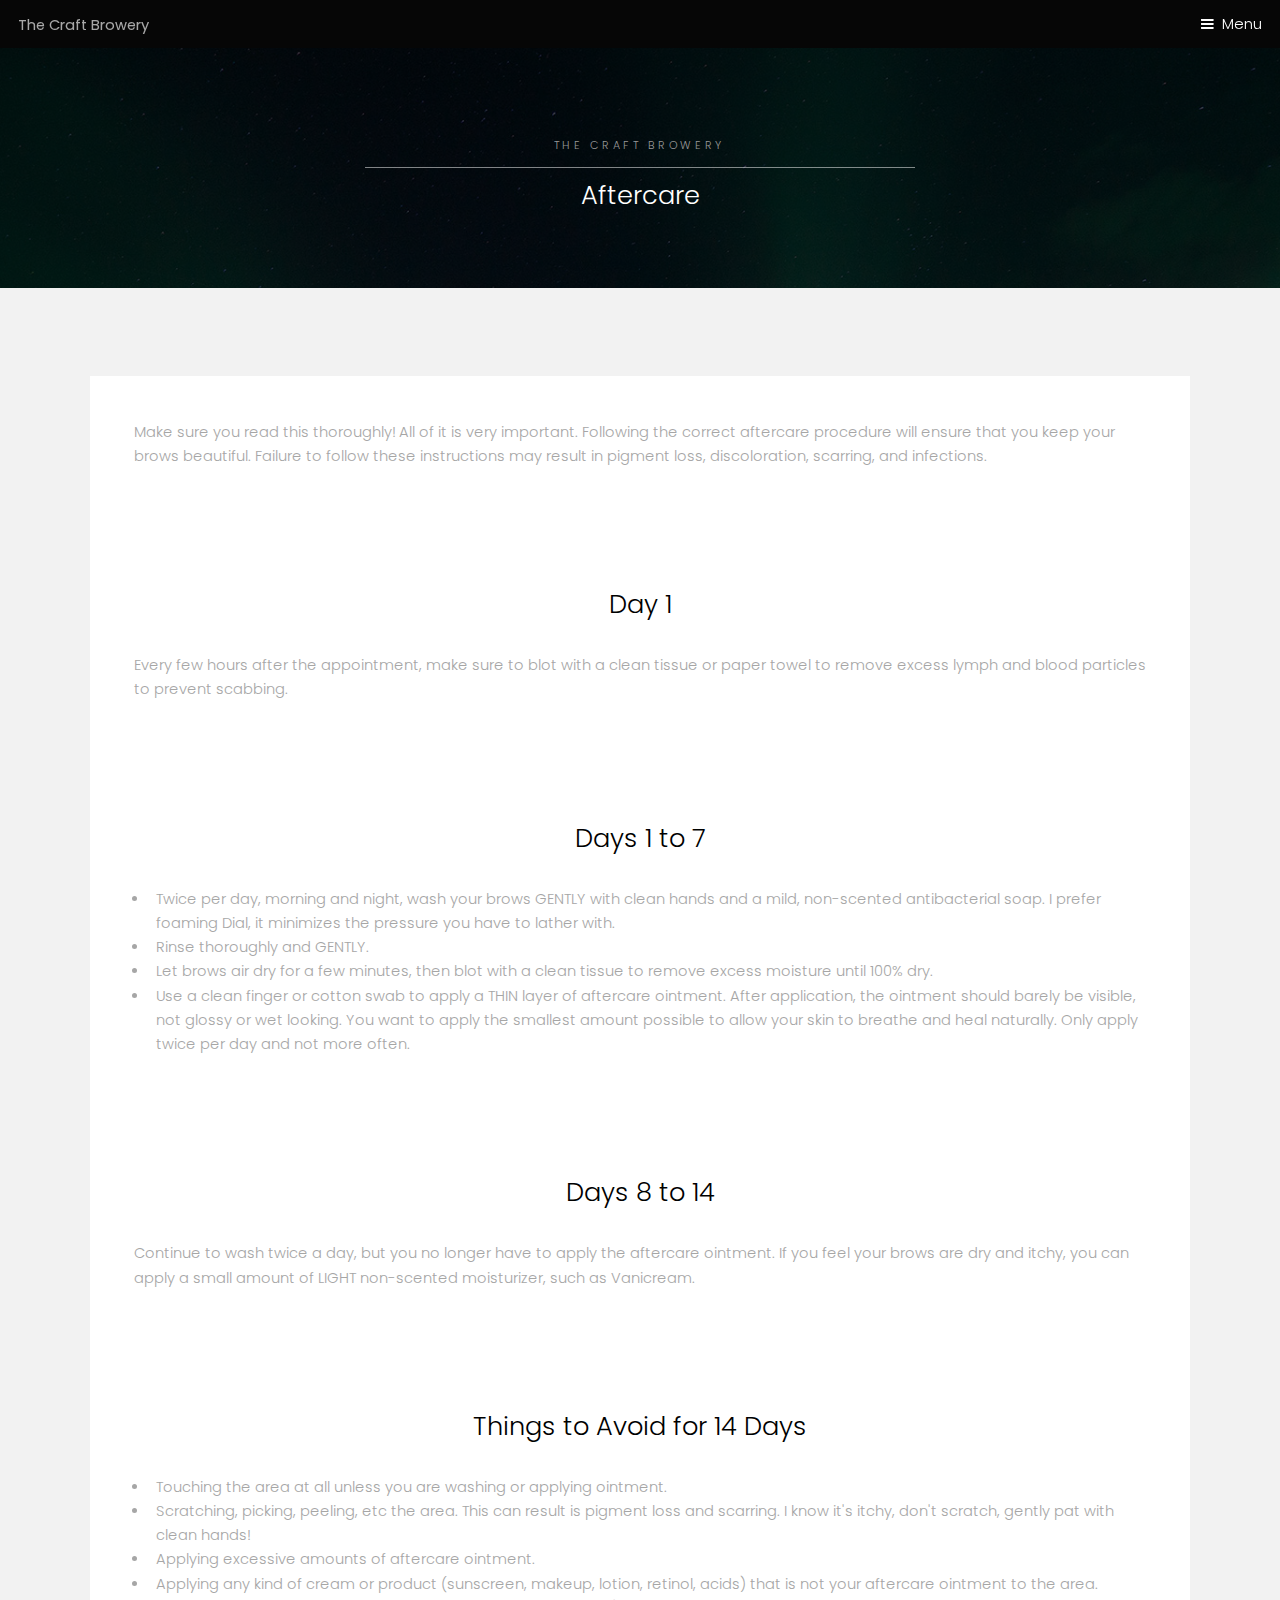
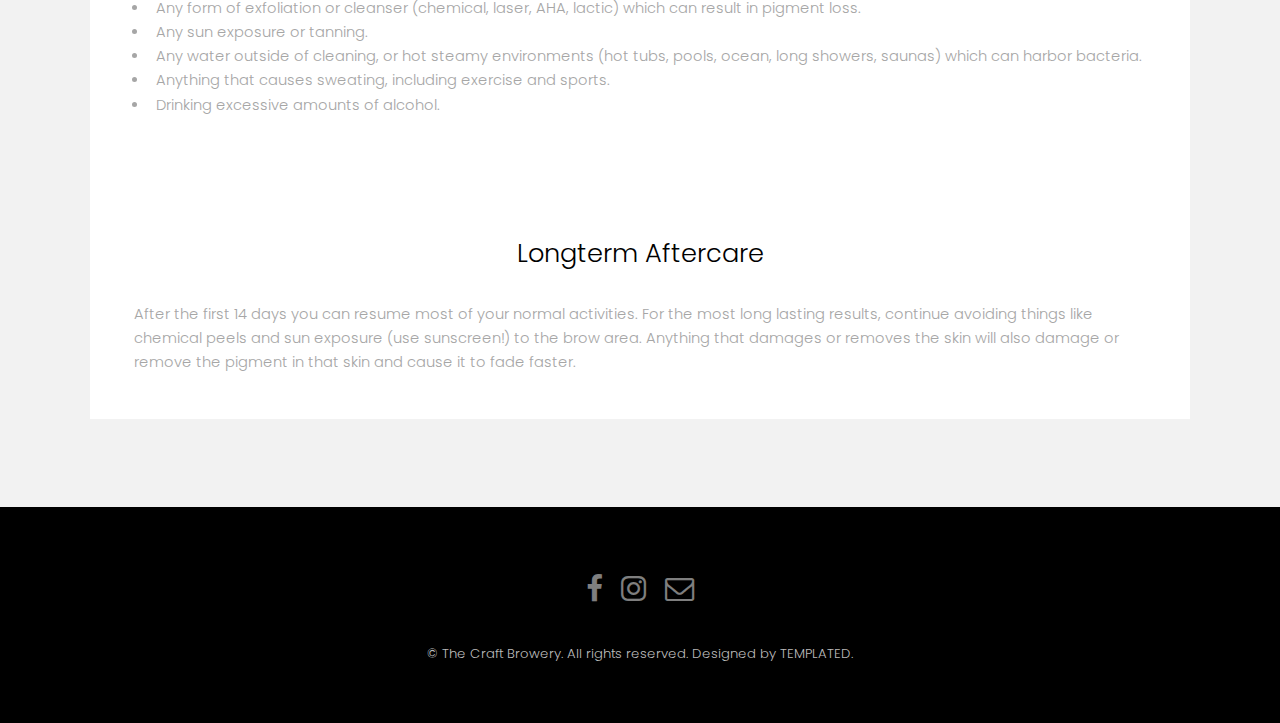
==== commit fb3ff7f3: "Update FAQ" ====
--- a/aftercare.html
+++ b/aftercare.html
@@ -45,19 +45,14 @@
     <div class="inner">
         <div class="box">
             <div class="content">
-                <header class="align-center">
-                    <p>maecenas sapien feugiat ex purus</p>
-                    <h2>Lorem ipsum dolor</h2>
-                </header>
                 <p>
-                    Aftercare can vary greatly between artists, make sure to follow the instructions given to you by your artist! Following
+                    Make sure you read this thoroughly! All of it is very important. Following
                     the correct aftercare procedure will ensure that you keep your brows beautiful. Failure to follow these instructions may
                     result in pigment loss, discoloration, scarring, and infections.
                 </p>
             </div>
             <div class="content">
                 <header class="align-center">
-                    <p>maecenas sapien feugiat ex purus</p>
                     <h2>Day 1</h2>
                 </header>
                 <p>
@@ -67,7 +62,6 @@
             </div>
             <div class="content">
                 <header class="align-center">
-                    <p>maecenas sapien feugiat ex purus</p>
                     <h2>Days 1 to 7</h2>
                 </header>
                 <ul>
@@ -90,7 +84,6 @@
             </div>
             <div class="content">
                 <header class="align-center">
-                    <p>maecenas sapien feugiat ex purus</p>
                     <h2>Days 8 to 14</h2>
                 </header>
                 <p>
@@ -100,7 +93,6 @@
             </div>
             <div class="content">
                 <header class="align-center">
-                    <p>maecenas sapien feugiat ex purus</p>
                     <h2>Things to Avoid for 14 Days</h2>
                 </header>
                 <ul>
@@ -136,7 +128,6 @@
             </div>
             <div class="content">
                 <header class="align-center">
-                    <p>maecenas sapien feugiat ex purus</p>
                     <h2>Longterm Aftercare</h2>
                 </header>
                 <p>
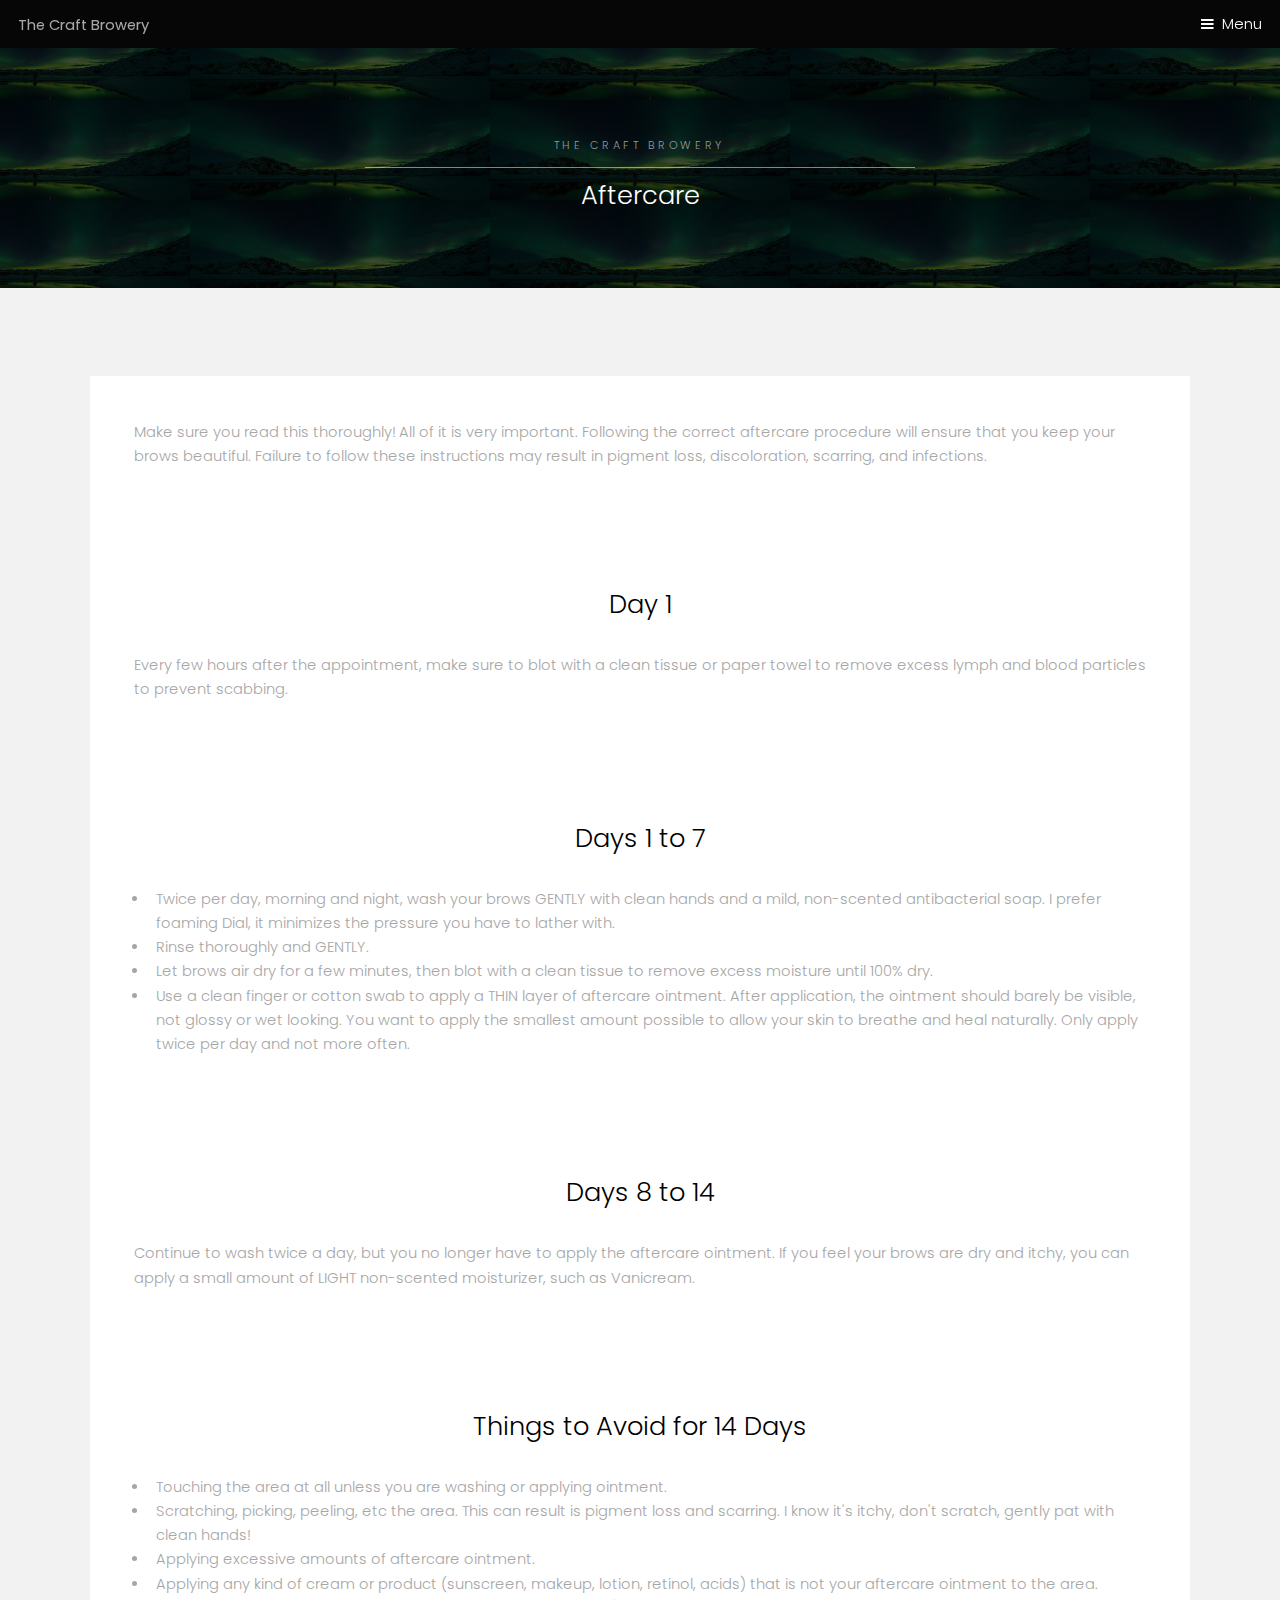
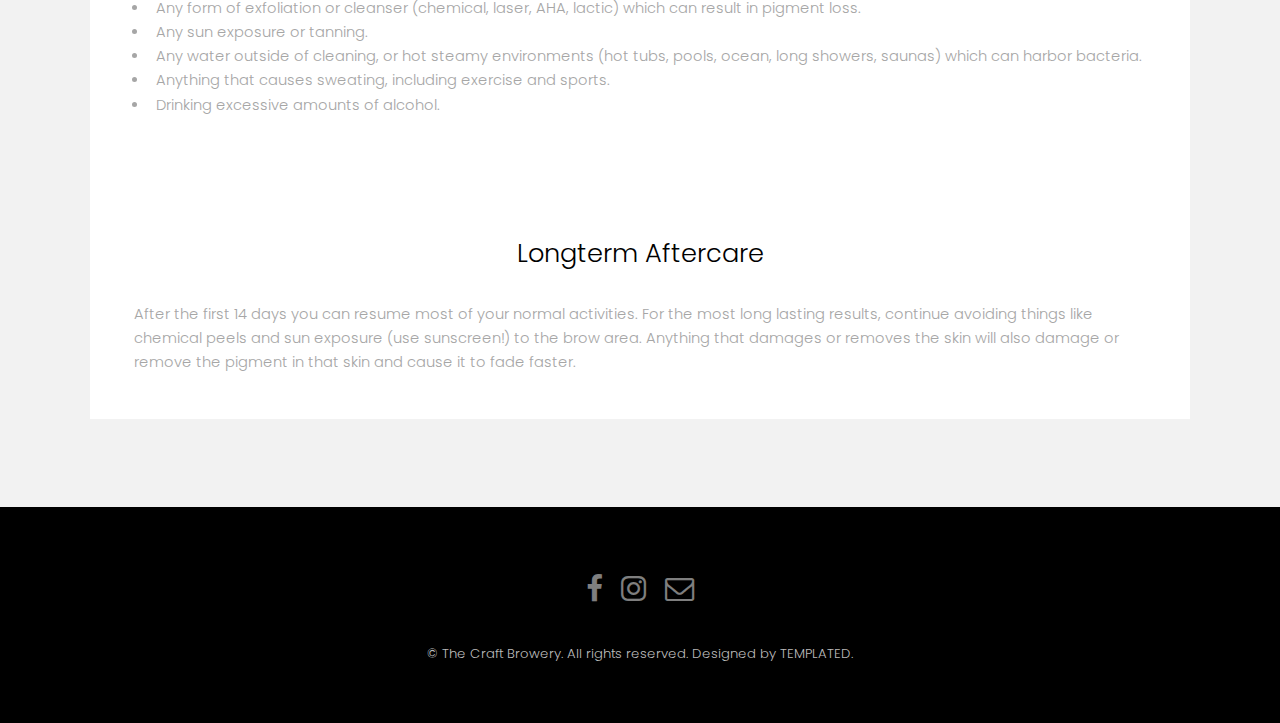
==== commit f14a0812: "updating more pages" ====
--- a/aftercare.html
+++ b/aftercare.html
@@ -23,11 +23,15 @@
 <nav id="menu">
     <ul class="links">
         <li><a href="index.html">Home</a></li>
+        <li><a href="index.html#about">About Me</a></li>
         <li><a href="services.html">Services</a></li>
         <li><a href="process.html">The Process</a></li>
         <li><a href="aftercare.html">Aftercare</a></li>
+        <li><a href="policies.html">Policies</a></li>
         <li><a href="faq.html">FAQs</a></li>
+        <li><a href="website-design.html">Like this website?</a></li>
     </ul>
+    <img src="images/logo.jpg" alt="logo" height="230" class="align-center">
 </nav>
 
 <!-- One -->
--- a/assets/css/main.css
+++ b/assets/css/main.css
@@ -3100,7 +3100,7 @@
 			background-color: #000;
 			color: #bfbfbf;
 			background-image: url(../../images/bg.jpg);
-			background-size: cover;
+			background-size: 300px 100px;
 			background-attachment: fixed;
 			background-position: center;
 			position: relative;
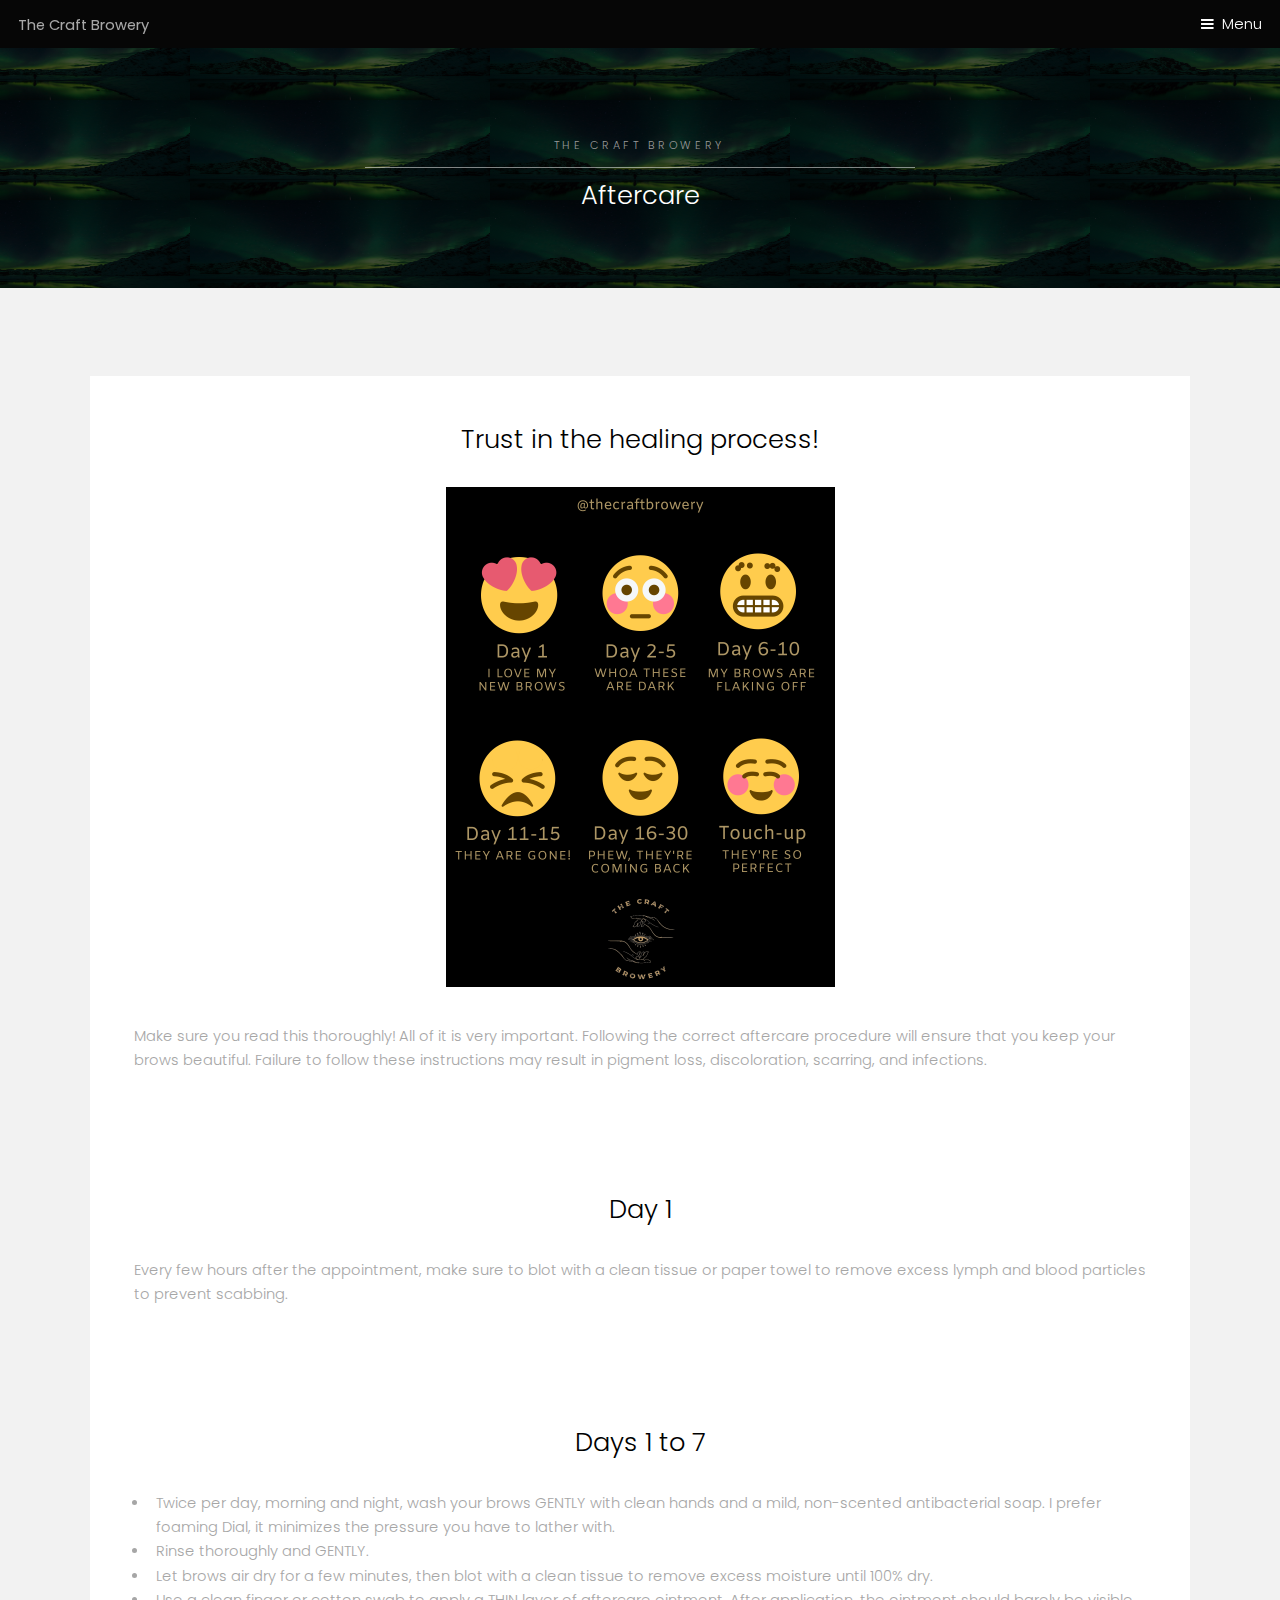
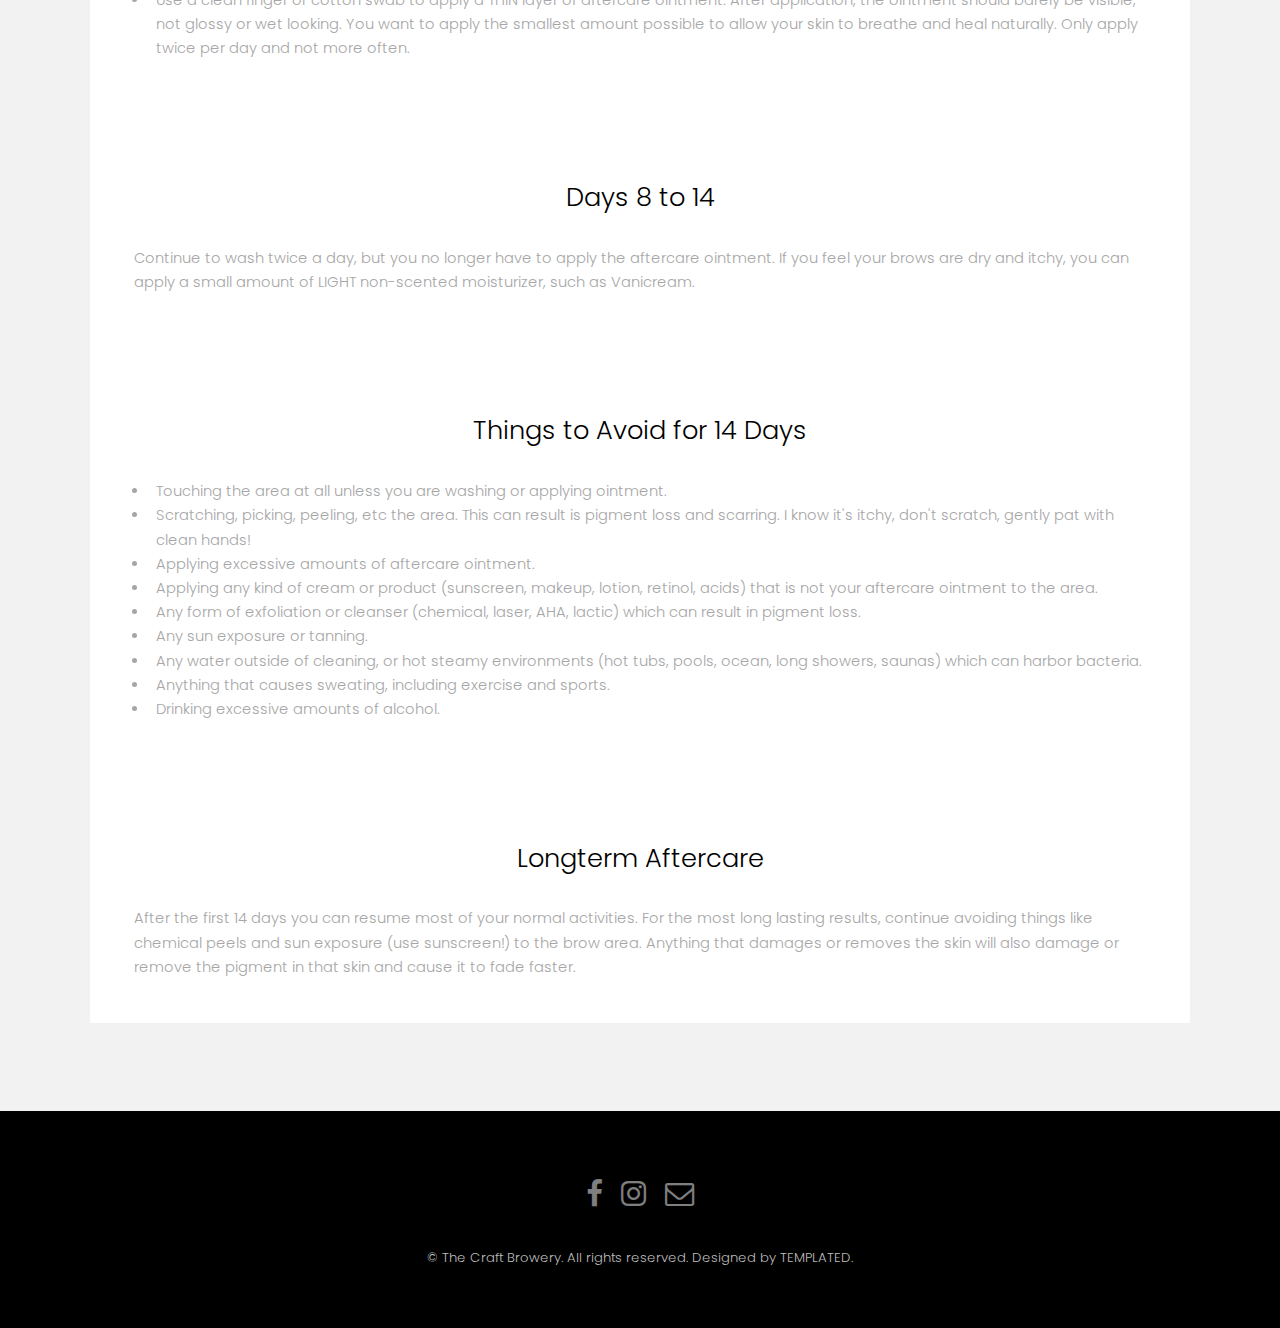
==== commit 2af7ef6e: "added new aftercare process image" ====
--- a/aftercare.html
+++ b/aftercare.html
@@ -49,6 +49,12 @@
     <div class="inner">
         <div class="box">
             <div class="content">
+                <header class="align-center">
+                    <h2>Trust in the healing process!</h2>
+                </header>
+                <p class="align-center">
+                    <img src="images/aftercare.png" height="500px">
+                </p>
                 <p>
                     Make sure you read this thoroughly! All of it is very important. Following
                     the correct aftercare procedure will ensure that you keep your brows beautiful. Failure to follow these instructions may
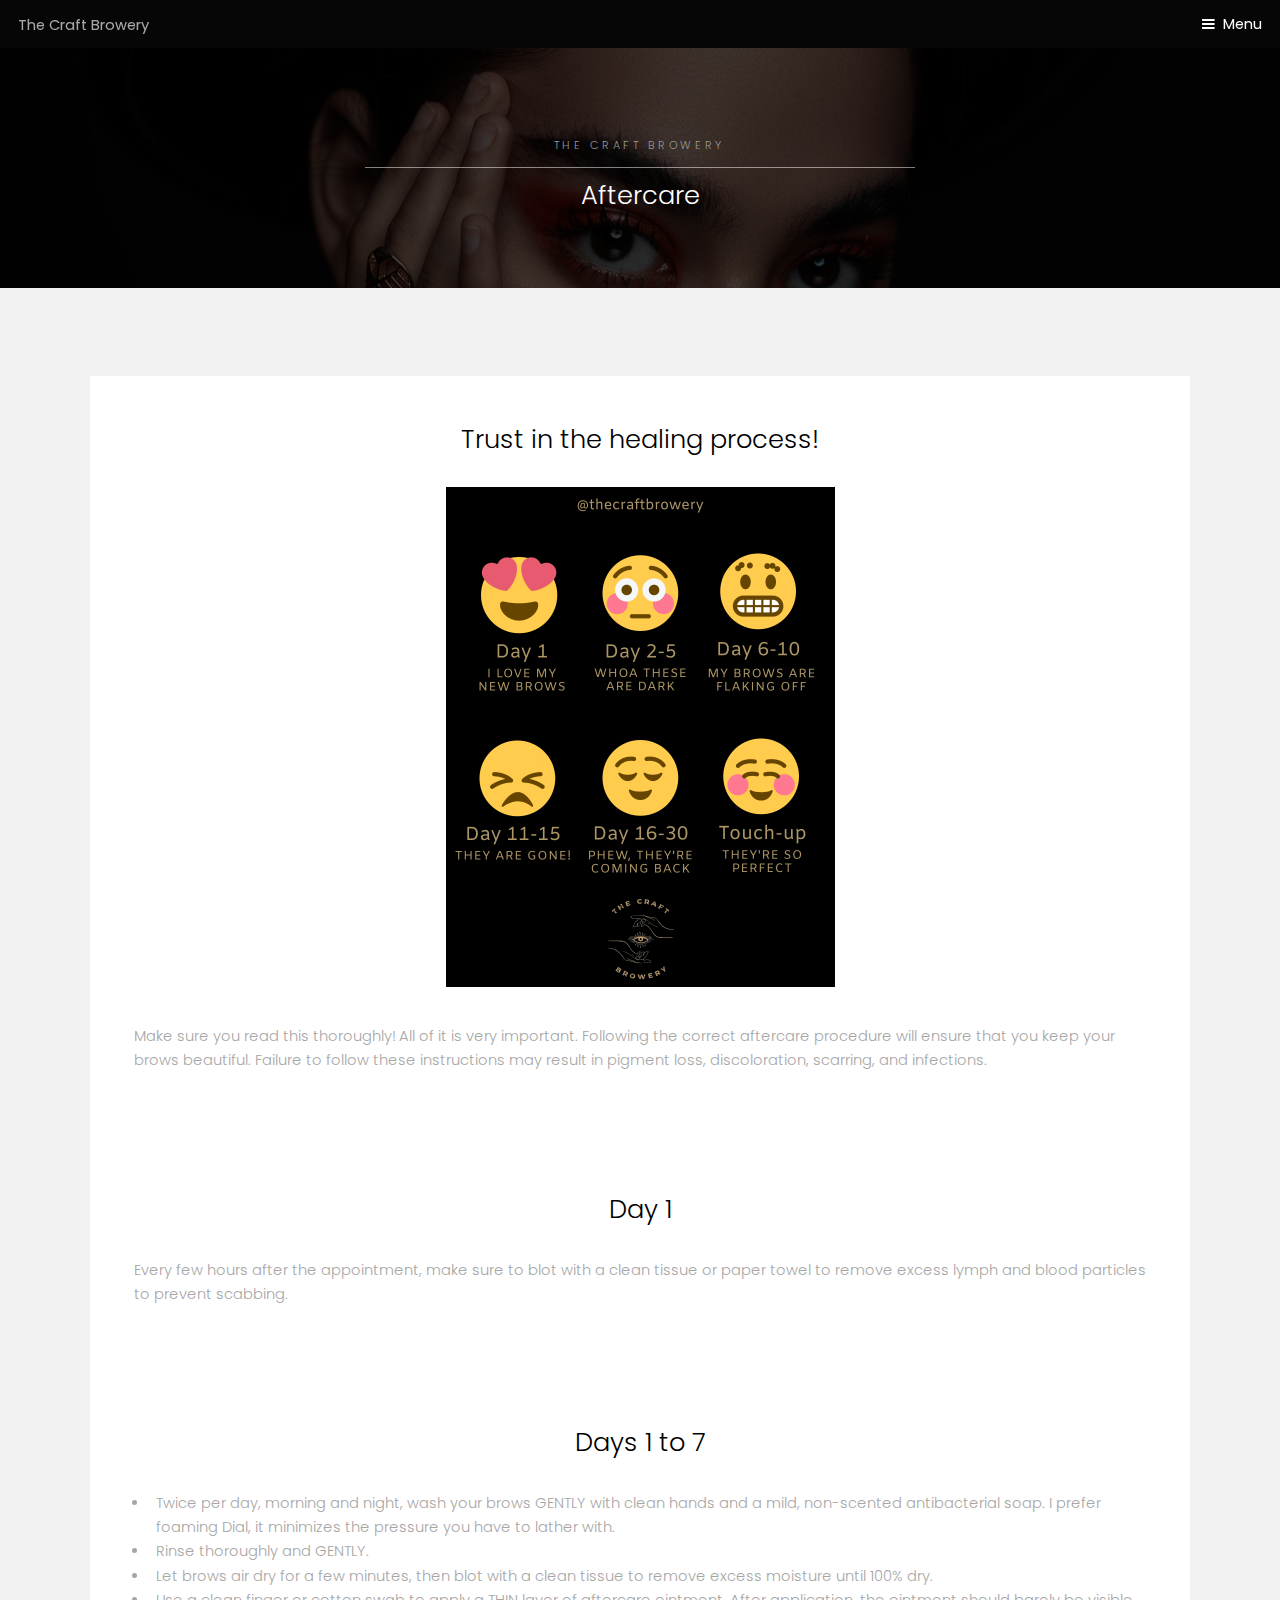
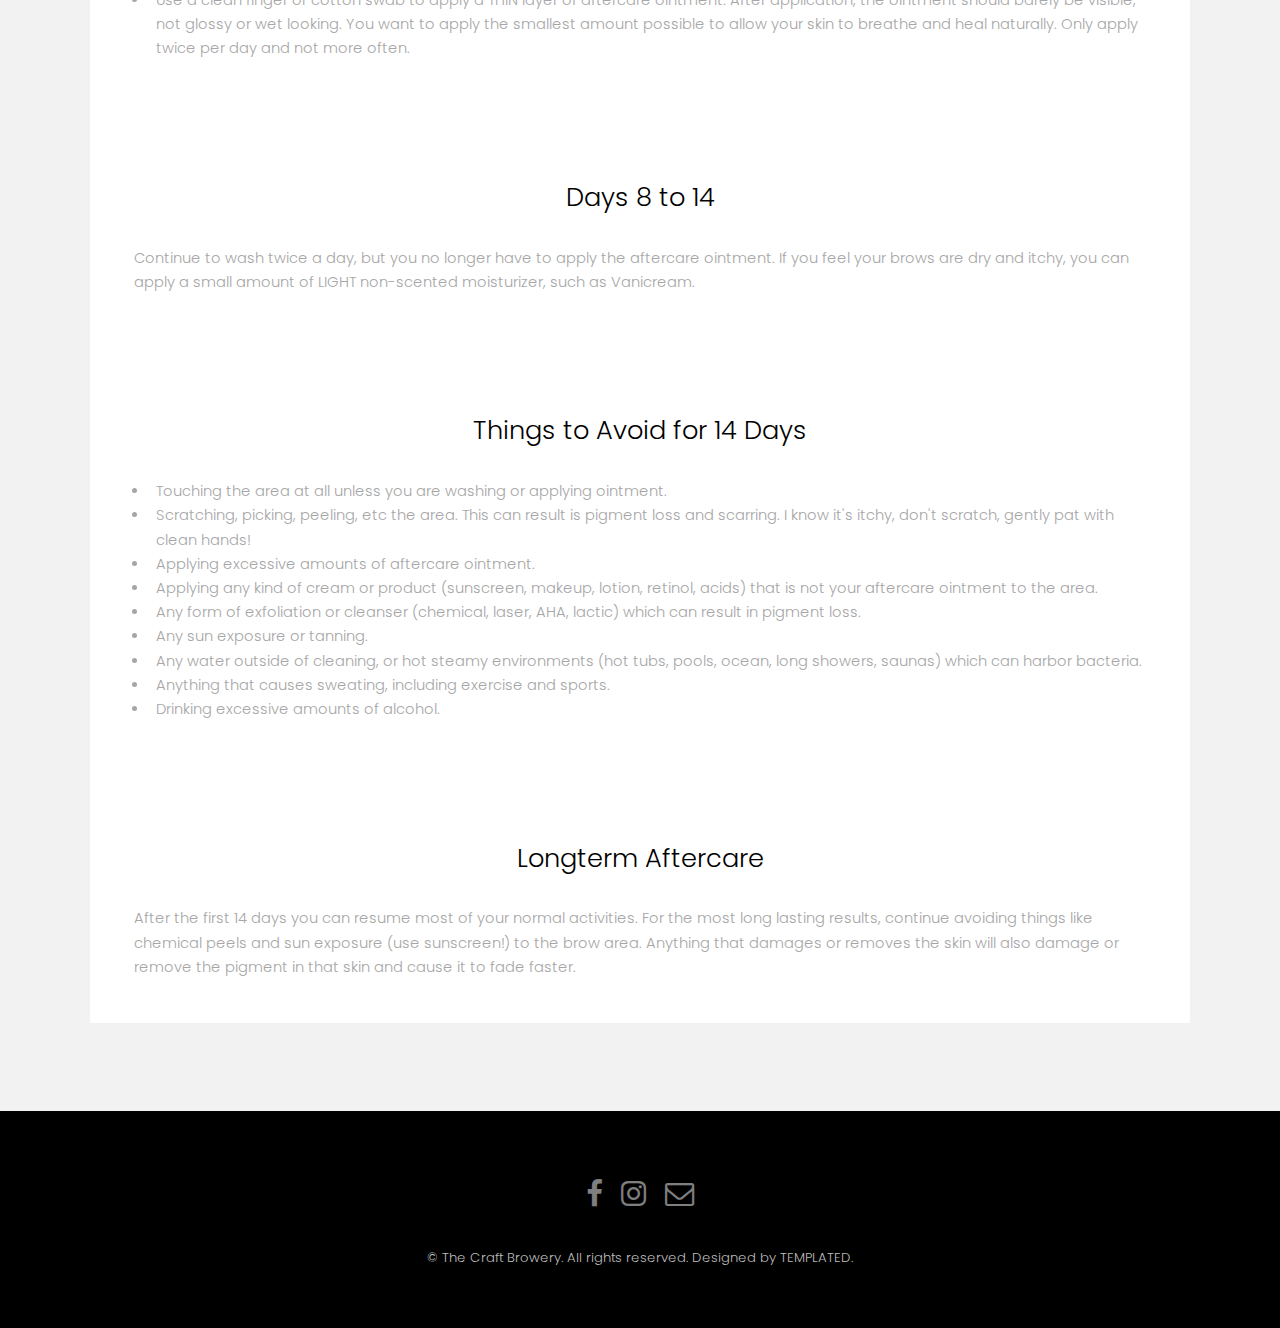
==== commit 64ff8a49: "a lot of little improvements including links" ====
--- a/aftercare.html
+++ b/aftercare.html
@@ -31,7 +31,7 @@
         <li><a href="faq.html">FAQs</a></li>
         <li><a href="website-design.html">Like this website?</a></li>
     </ul>
-    <img src="images/logo.jpg" alt="logo" height="230" class="align-center">
+    <img src="images/logo.png" alt="logo" height="230" class="align-center">
 </nav>
 
 <!-- One -->
--- a/assets/css/main.css
+++ b/assets/css/main.css
@@ -1641,7 +1641,9 @@
 	}
 
 	a {
-		text-decoration: underline;
+		text-decoration: none;
+		color: black;
+		font-weight: 400;
 	}
 
 		a:hover {
@@ -1780,9 +1782,9 @@
 		color: #555;
 	}
 
-	a {
-		color: #8a4680;
-	}
+	/*a {*/
+		/*color: #8a4680;*/
+	/*}*/
 
 	strong, b {
 		color: #555;
@@ -2897,9 +2899,9 @@
 				color: #000;
 			}
 
-			.wrapper.style2 a {
-				color: #8a4680;
-			}
+			/*.wrapper.style2 a {*/
+				/*color: #8a4680;*/
+			/*}*/
 
 			.wrapper.style2 strong, .wrapper.style2 b {
 				color: #000;
@@ -3097,10 +3099,10 @@
 			}
 
 		.wrapper.style3 {
-			background-color: #000;
+			background-color: #000 !important;
 			color: #bfbfbf;
-			background-image: url(../../images/bg.jpg);
-			background-size: 300px 100px;
+			background-image: url(../../images/woman-in-gold-colored-diagonal-earrings-3536991.jpg);
+			background-size: cover;
 			background-attachment: fixed;
 			background-position: center;
 			position: relative;
@@ -3110,9 +3112,9 @@
 				color: #ffffff;
 			}
 
-			.wrapper.style3 a {
-				color: #8a4680;
-			}
+			/*.wrapper.style3 a {*/
+				/*color: #8a4680;*/
+			/*}*/
 
 			.wrapper.style3 strong, .wrapper.style3 b {
 				color: #ffffff;
@@ -3998,11 +4000,20 @@
 /* Banner */
 
 	.banner {
-		background-color: #8a4680;
-		color: #e2d1df;
+		/*background-image: url(../../images/close-up-photo-of-woman-looking-away-2600349.jpg);*/
+		color: black;
 		padding: 8em 0;
 		position: relative;
 	}
+
+		/*.layer {*/
+			/*background-color: rgba(0, 0, 0, 0.4);*/
+			/*position: absolute;*/
+			/*top: 0;*/
+			/*left: 0;*/
+			/*width: 100%;*/
+			/*height: 100%;*/
+		/*}*/
 
 		.banner input, .banner select, .banner textarea {
 			color: #ffffff;
@@ -4196,6 +4207,7 @@
 				text-decoration: none;
 			}
 
+			/*black magic*/
 			.banner > article img {
 				display: none;
 			}
@@ -4243,6 +4255,16 @@
 				background-attachment: scroll;
 			}
 
+			.banner > article h2 {
+				font-size: 6em;
+			}
+
+		}
+
+		@media screen and (max-width: 846px) {
+			.banner > article h2 {
+				font-size: 5em;
+			}
 		}
 
 		@media screen and (max-width: 736px) {
@@ -4260,6 +4282,22 @@
 			}
 
 		}
+
+		/*@media screen and (max-width: 736px) {*/
+
+			/*.banner > article .inner {*/
+				/*width: 90%;*/
+			/*}*/
+
+			/*.banner > article p {*/
+				/*margin-bottom: 1rem;*/
+			/*}*/
+
+			/*.banner > article h2 {*/
+				/*font-size: 4em;*/
+			/*}*/
+
+		/*}*/
 
 		body.is-mobile .banner > article {
 			background-attachment: scroll;
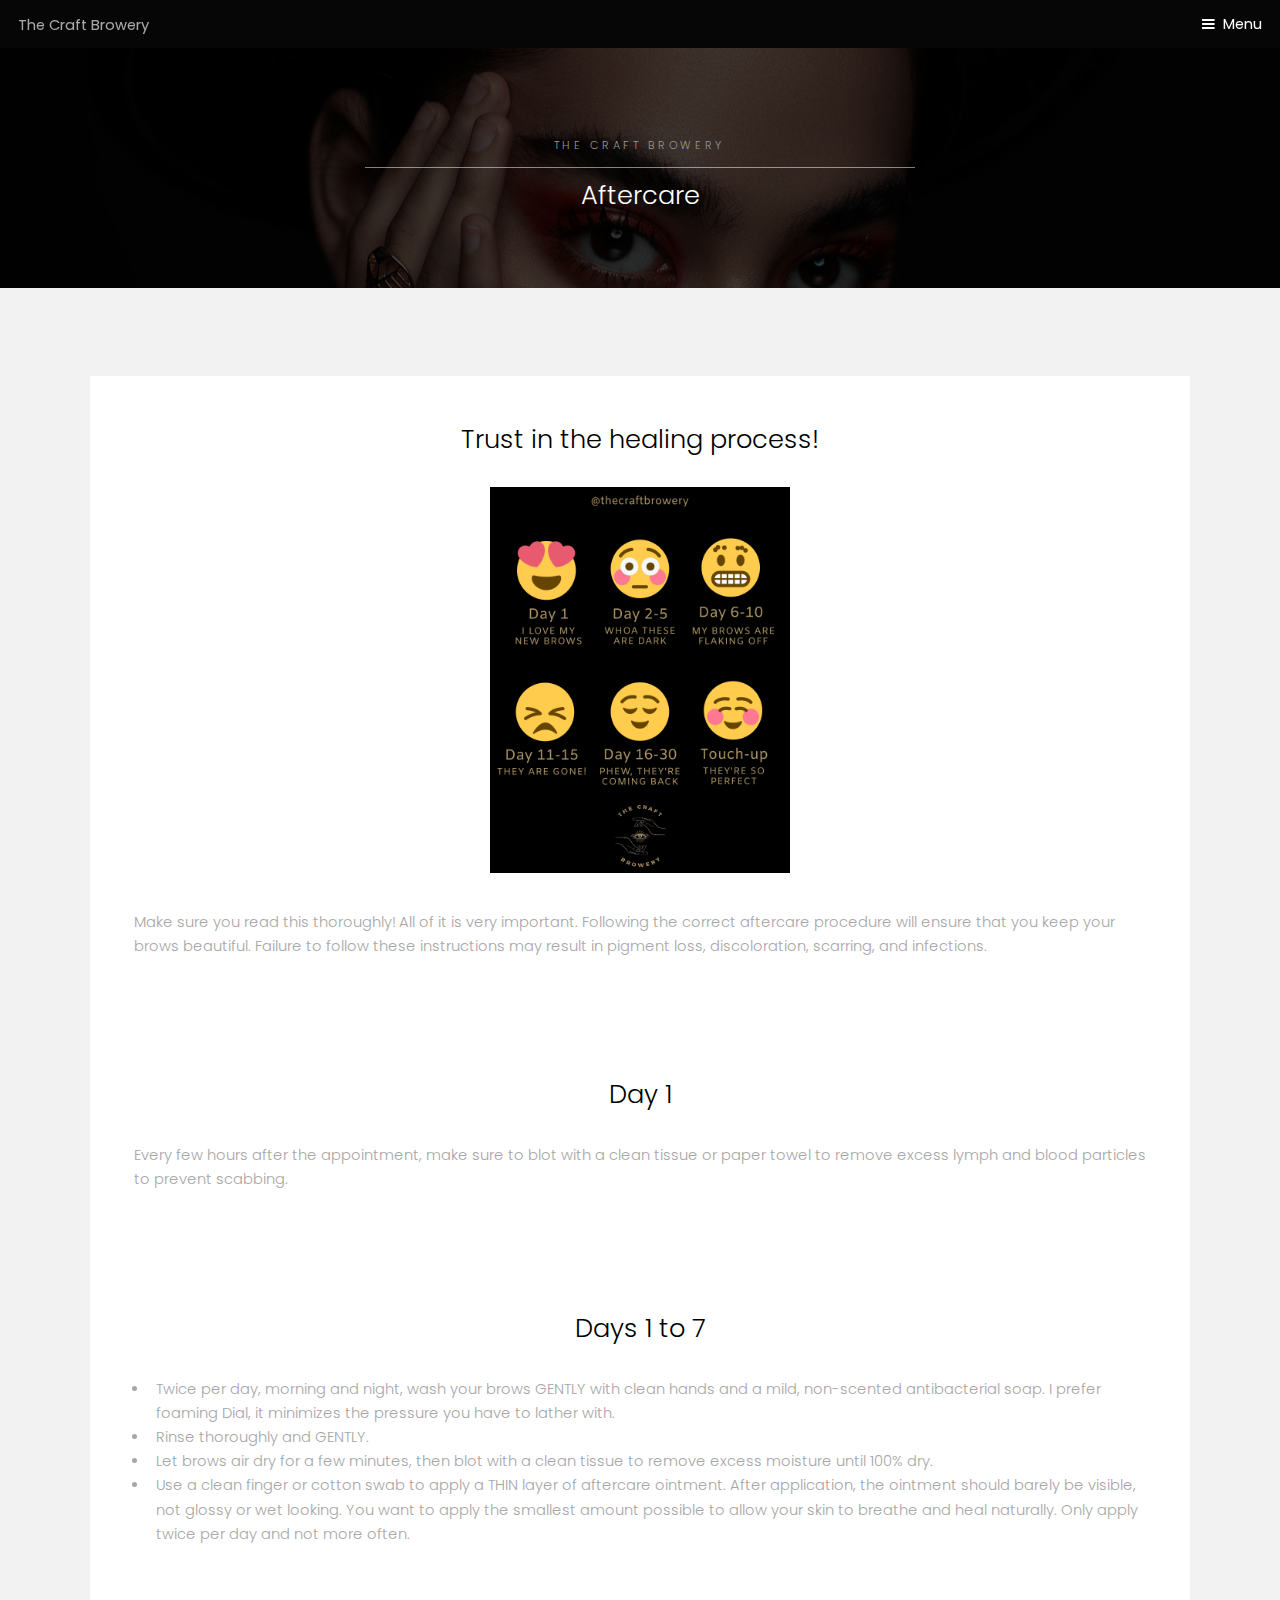
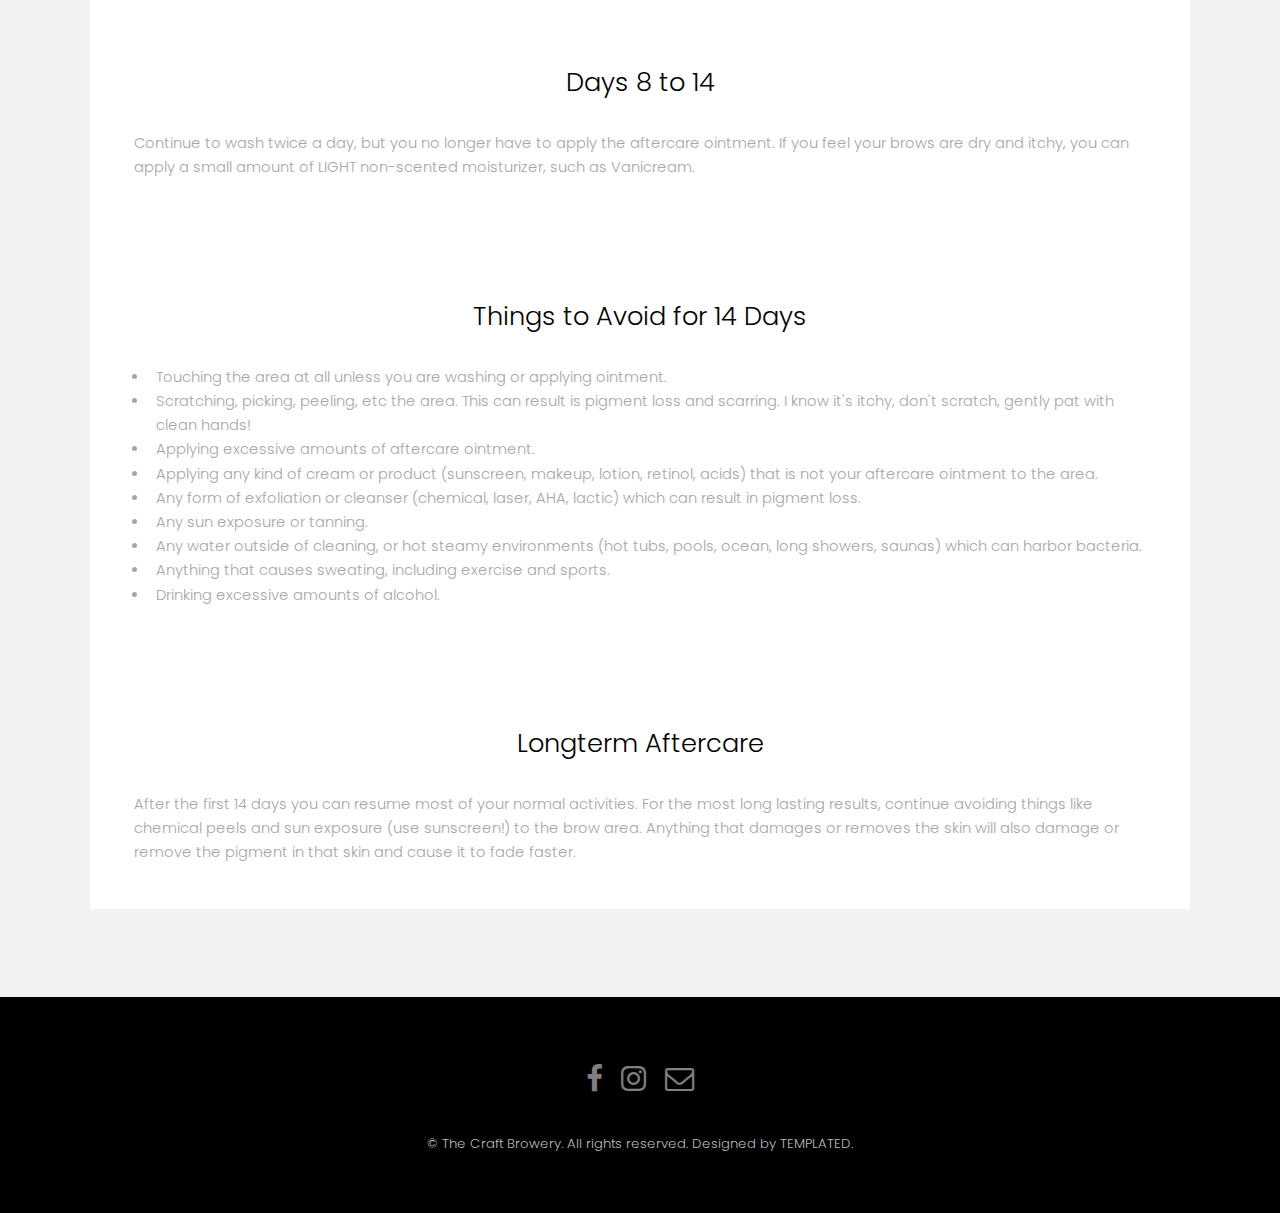
==== commit 10783c45: "media queries for page images" ====
--- a/aftercare.html
+++ b/aftercare.html
@@ -53,7 +53,7 @@
                     <h2>Trust in the healing process!</h2>
                 </header>
                 <p class="align-center">
-                    <img src="images/aftercare.png" height="500px">
+                    <img src="images/aftercare.png" class="image-resize">
                 </p>
                 <p>
                     Make sure you read this thoroughly! All of it is very important. Following
--- a/assets/css/main.css
+++ b/assets/css/main.css
@@ -4283,6 +4283,12 @@
 
 		}
 
+		@media screen and (max-width: 411px) {
+			.banner > article h2 {
+				font-size: 2em;
+			}
+		}
+
 		/*@media screen and (max-width: 736px) {*/
 
 			/*.banner > article .inner {*/
@@ -4357,4 +4363,16 @@
 
 	.image-content{
 		text-align: center;
+	}
+
+	.image-resize {
+		width: 300px;
+	}
+
+	@media screen and (max-width: 736px) {
+
+		.image-resize {
+			width: 100%;
+		}
+
 	}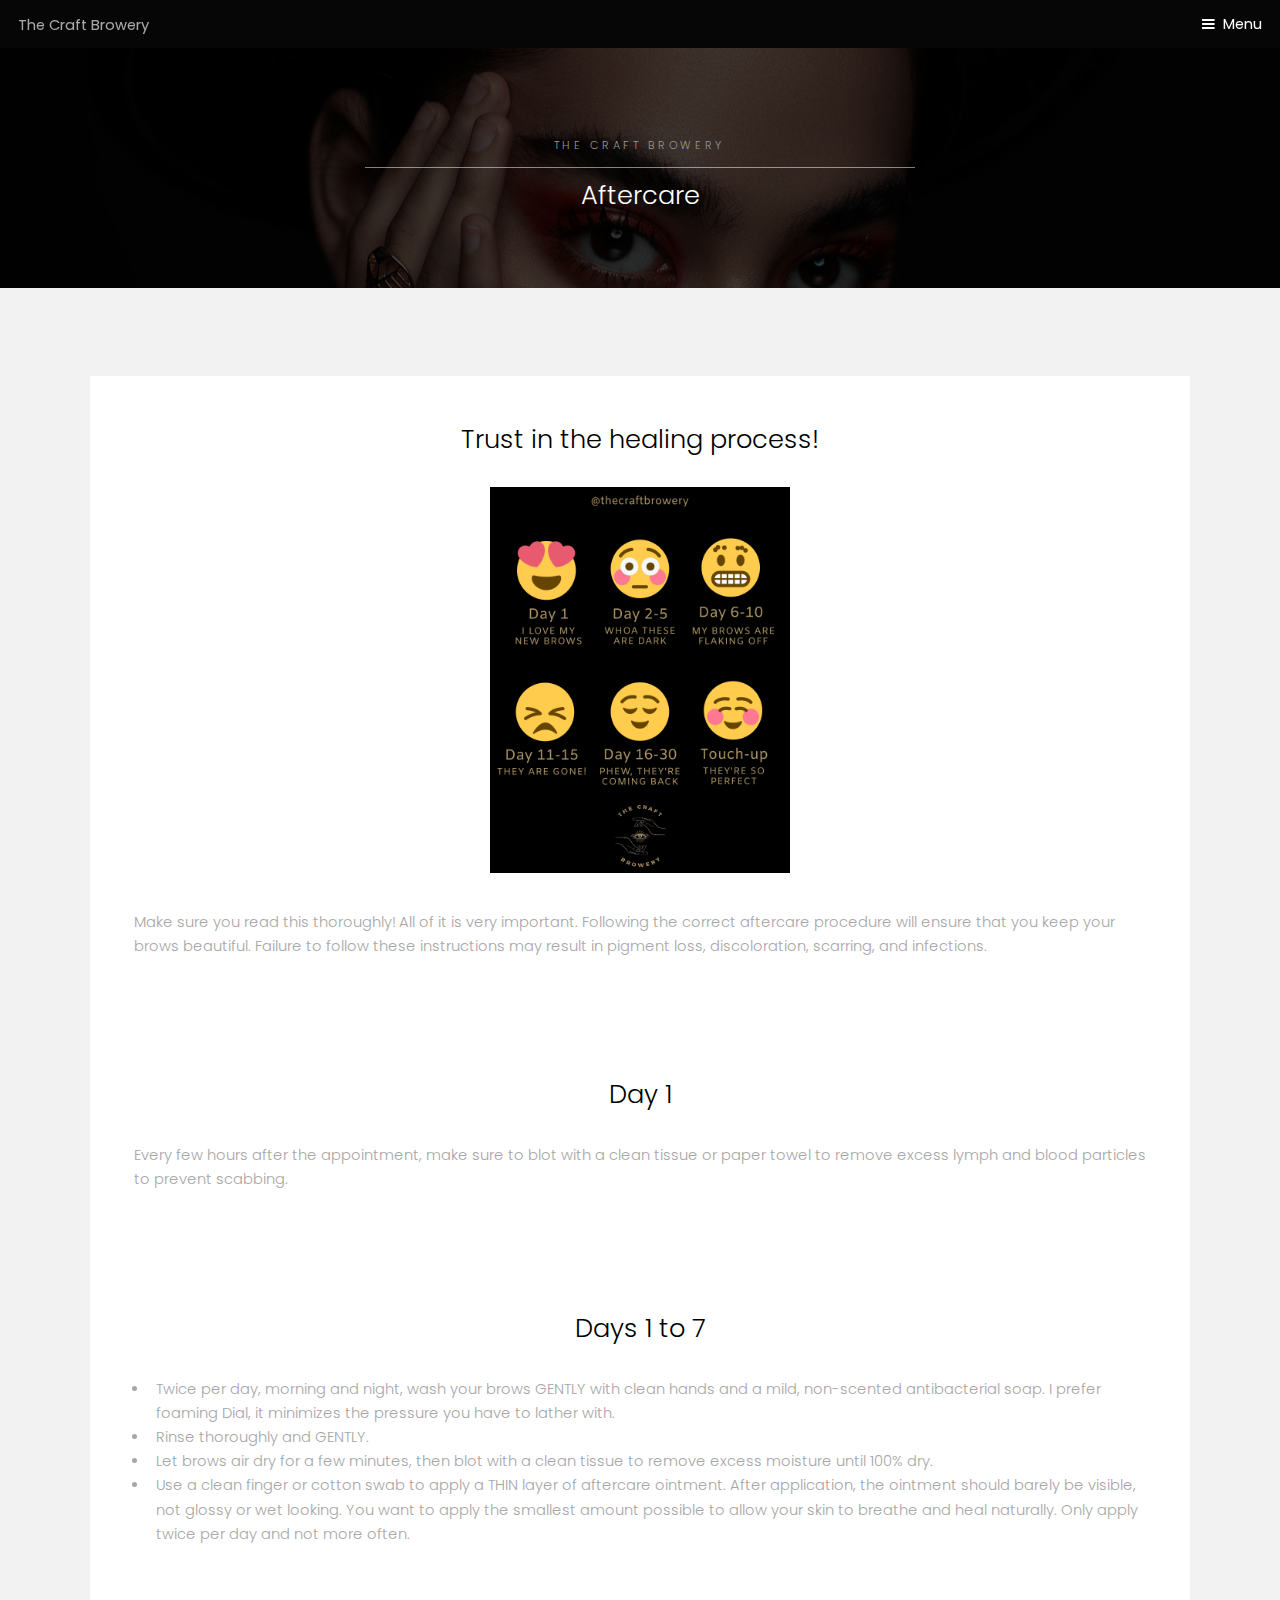
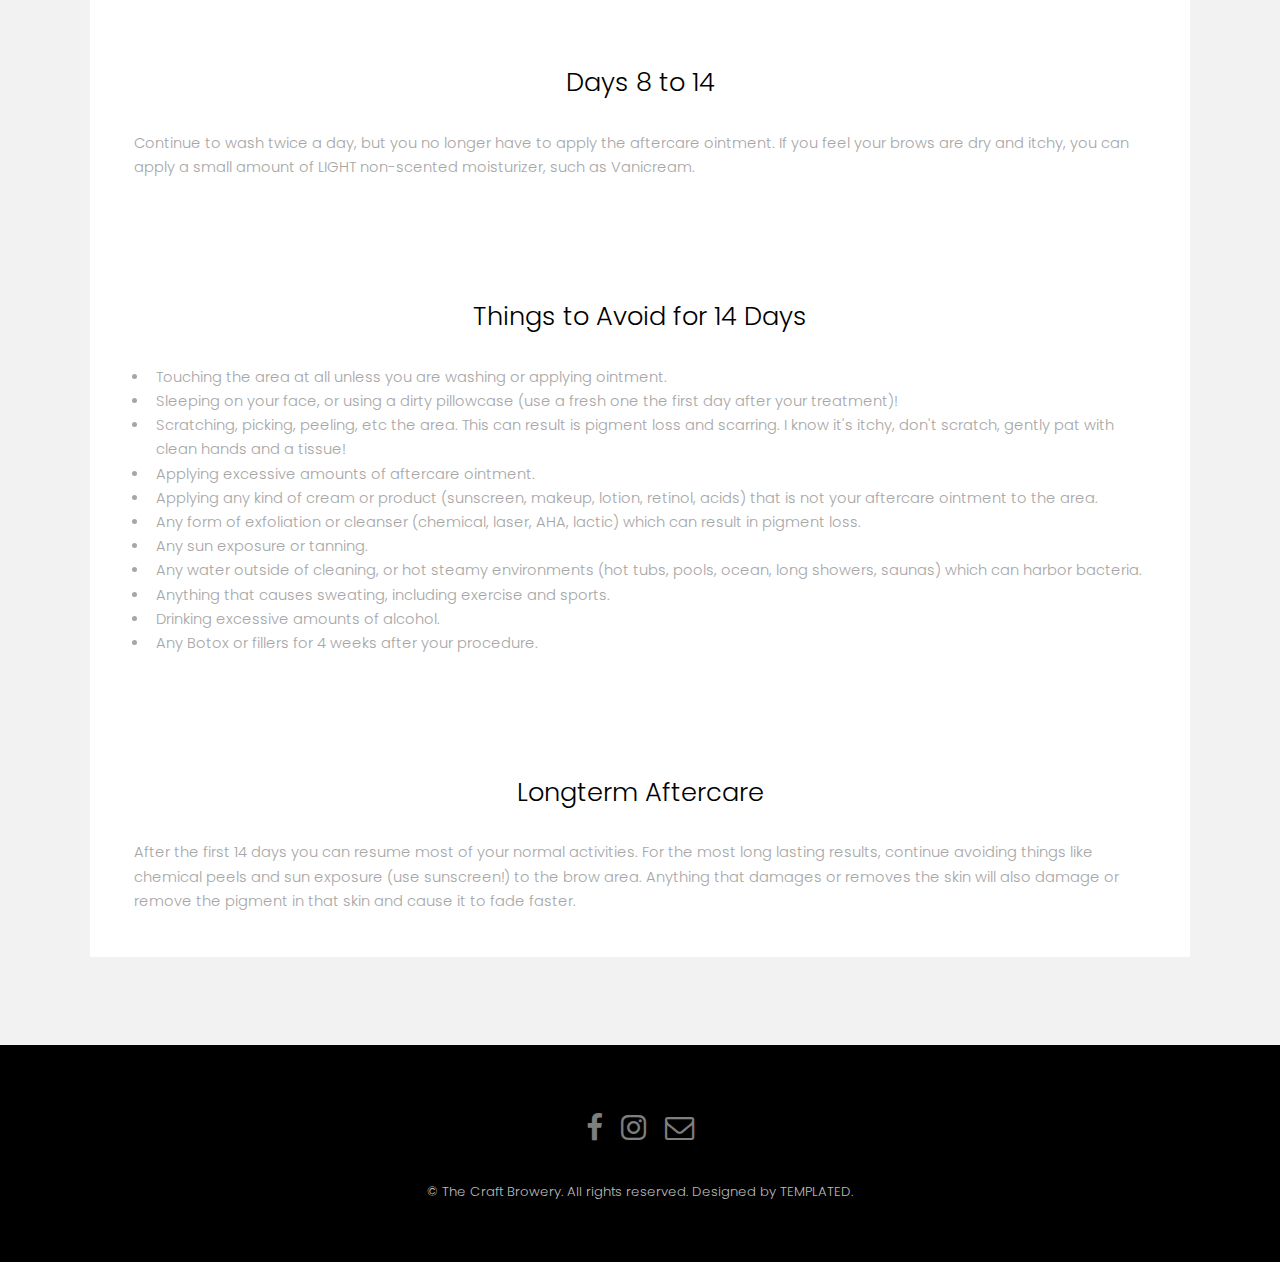
==== commit 5947c448: "update aftercare" ====
--- a/aftercare.html
+++ b/aftercare.html
@@ -110,8 +110,11 @@
                         Touching the area at all unless you are washing or applying ointment.
                     </li>
                     <li>
+                        Sleeping on your face, or using a dirty pillowcase (use a fresh one the first day after your treatment)!
+                    </li>
+                    <li>
                         Scratching, picking, peeling, etc the area. This can result is pigment loss and scarring.
-                        I know it's itchy, don't scratch, gently pat with clean hands!
+                        I know it's itchy, don't scratch, gently pat with clean hands and a tissue!
                     </li>
                     <li>
                         Applying excessive amounts of aftercare ointment.
@@ -133,6 +136,9 @@
                     </li>
                     <li>
                         Drinking excessive amounts of alcohol.
+                    </li>
+                    <li>
+                        Any Botox or fillers for 4 weeks after your procedure.
                     </li>
                 </ul>
             </div>
